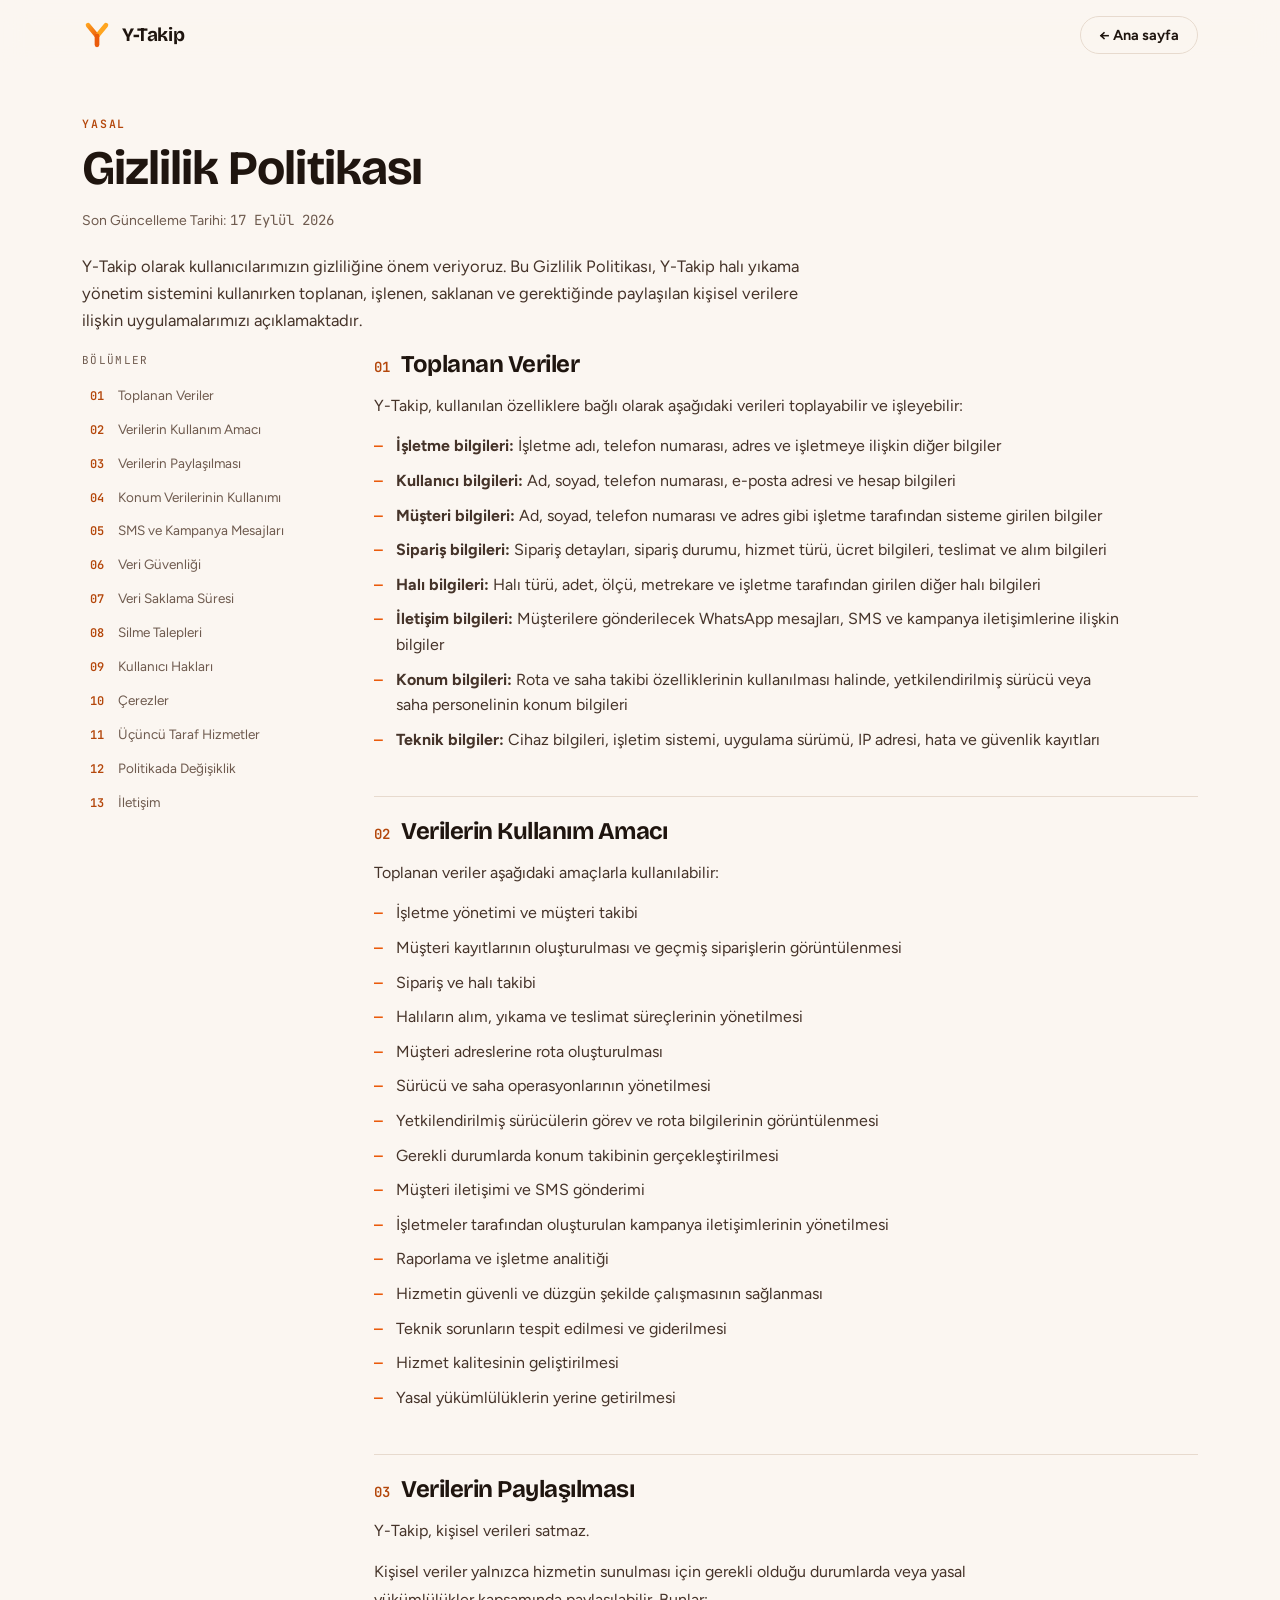
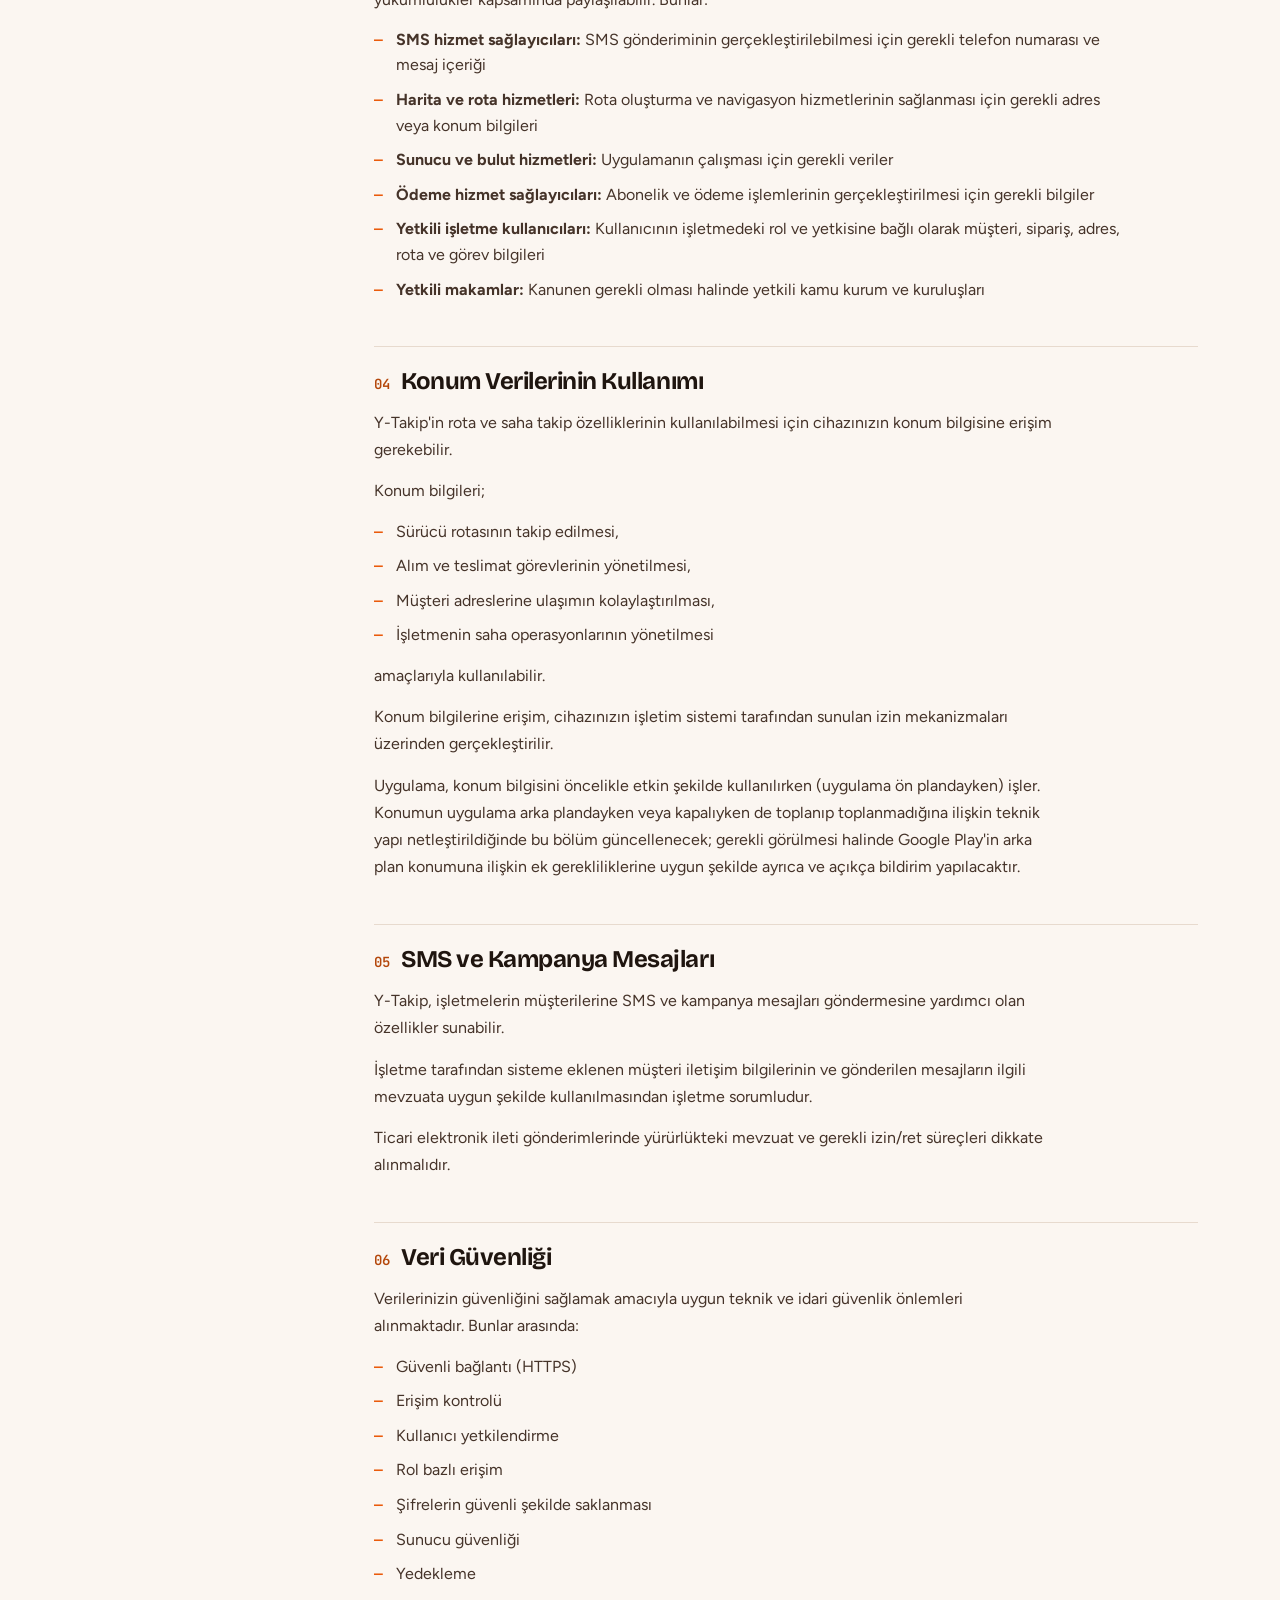
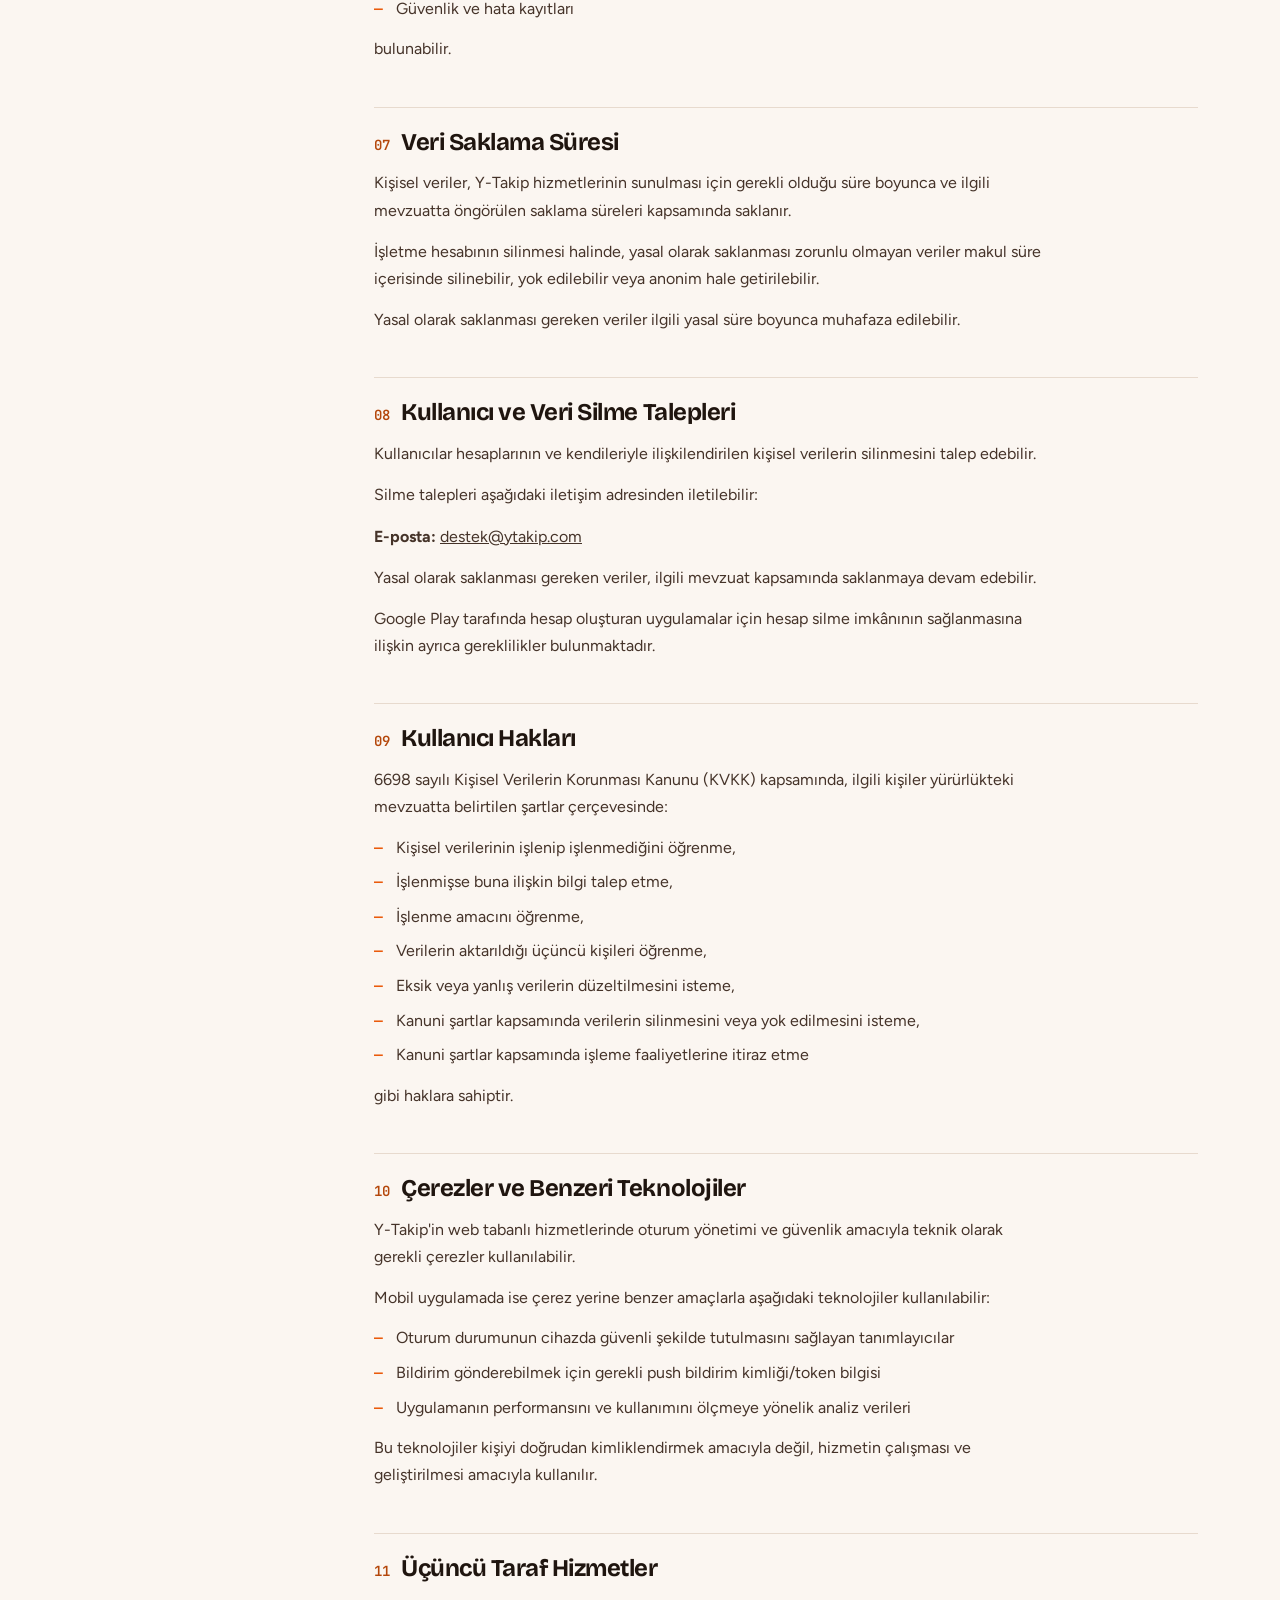
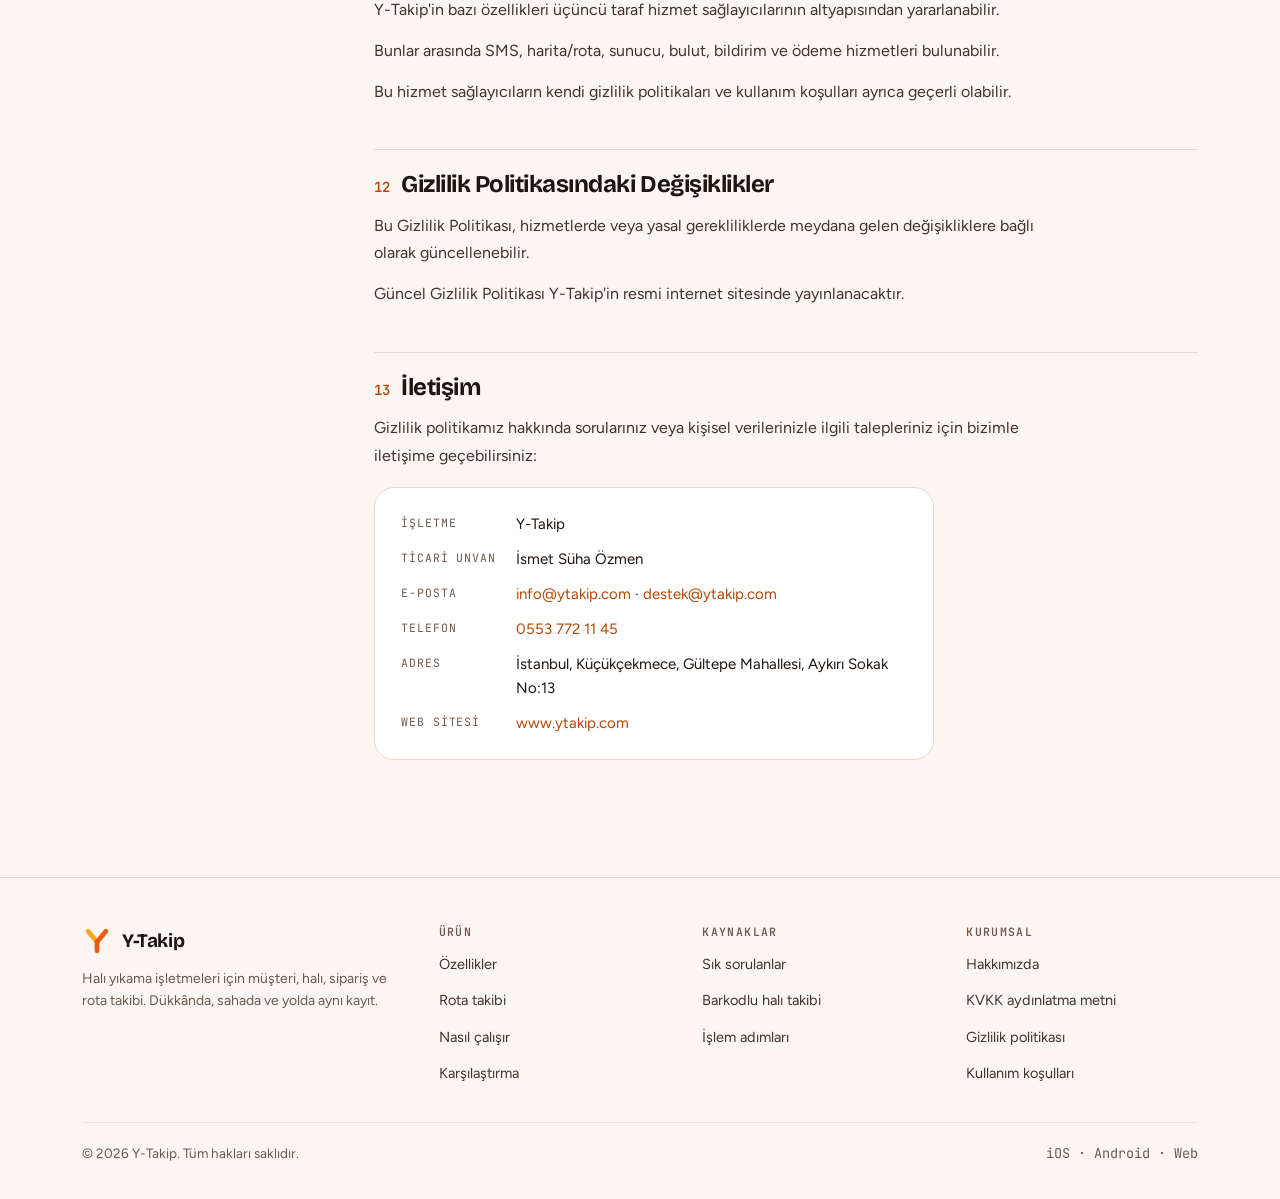
==== gizlilik-politikasi.html @ 71a81691 "Gizlilik Politikası sayfası eklendi 13 bölümlü gizlilik politikası, Kullanım Koşulları sayfasıyla ay" ====
<!DOCTYPE html>
<html lang="tr">
<head>
<meta charset="utf-8">
<meta name="viewport" content="width=device-width, initial-scale=1">
<title>Gizlilik Politikası — Y-Takip</title>
<meta name="description" content="Y-Takip'in kişisel verileri hangi amaçla topladığı, işlediği, sakladığı ve gerektiğinde paylaştığına ilişkin gizlilik politikası.">
<meta name="theme-color" content="#EA5B0C">
<link rel="icon" href="data:image/svg+xml,%3Csvg xmlns='http://www.w3.org/2000/svg' viewBox='0 0 64 64'%3E%3Crect width='64' height='64' rx='14' fill='%2317110D'/%3E%3Cg stroke-linecap='round' stroke-width='9' fill='none'%3E%3Cpath d='M15 15 L32 35' stroke='%23FFA51F'/%3E%3Cpath d='M49 15 L32 35' stroke='%23EA5B0C'/%3E%3Cpath d='M32 35 L32 51' stroke='%23EA5B0C'/%3E%3C/g%3E%3C/svg%3E">

<meta property="og:type" content="website">
<meta property="og:title" content="Gizlilik Politikası — Y-Takip">
<meta property="og:description" content="Y-Takip'in kişisel verileri hangi amaçla topladığı, işlediği, sakladığı ve gerektiğinde paylaştığına ilişkin gizlilik politikası.">
<meta property="og:locale" content="tr_TR">
<meta name="robots" content="index, follow">

<link rel="preconnect" href="https://fonts.googleapis.com">
<link rel="preconnect" href="https://fonts.gstatic.com" crossorigin>
<link rel="stylesheet" href="https://fonts.googleapis.com/css2?family=Bricolage+Grotesque:opsz,wght@12..96,600;12..96,700;12..96,800&family=Figtree:wght@400;500;600;700&family=JetBrains+Mono:wght@400;500;600&display=swap">
<link rel="stylesheet" href="assets/style.css">
</head>
<body>

<header class="topbar" id="topbar">
  <div class="wrap topbar-inner">
    <a class="brand" href="index.html" aria-label="Y-Takip ana sayfa">
      <svg viewBox="0 0 64 64" aria-hidden="true">
        <defs>
          <linearGradient id="yg" x1="10" y1="8" x2="52" y2="58" gradientUnits="userSpaceOnUse">
            <stop offset="0" stop-color="#FFA51F"/>
            <stop offset="0.55" stop-color="#EA5B0C"/>
            <stop offset="1" stop-color="#C2410C"/>
          </linearGradient>
        </defs>
        <path d="M13 11 L32 34" fill="none" stroke="url(#yg)" stroke-width="10" stroke-linecap="round"/>
        <path d="M51 11 L32 34" fill="none" stroke="#FFA51F" stroke-width="10" stroke-linecap="round"/>
        <path d="M32 34 L32 53" fill="none" stroke="#EA5B0C" stroke-width="10" stroke-linecap="round"/>
      </svg>
      Y-Takip
    </a>
    <a class="btn btn-ghost btn-sm" href="index.html">← Ana sayfa</a>
  </div>
</header>

<main id="top">

  <!-- ============ BAŞLIK ============ -->
  <section class="section legal-head">
    <div class="wrap">
      <p class="eyebrow">Yasal</p>
      <h1>Gizlilik Politikası</h1>
      <p class="legal-meta">
        <span>Son Güncelleme Tarihi: <time class="mono" datetime="2026-09-17">17 Eylül 2026</time></span>
      </p>
      <div class="legal-intro">
        <p>Y-Takip olarak kullanıcılarımızın gizliliğine önem veriyoruz. Bu Gizlilik Politikası, Y-Takip halı yıkama yönetim sistemini kullanırken toplanan, işlenen, saklanan ve gerektiğinde paylaşılan kişisel verilere ilişkin uygulamalarımızı açıklamaktadır.</p>
      </div>
    </div>
  </section>

  <!-- ============ İÇERİK ============ -->
  <section class="wrap legal-layout">

    <nav class="legal-toc" aria-label="Bölümler">
      <p class="legal-toc-label">Bölümler</p>
      <a href="#s1"><b>01</b> Toplanan Veriler</a>
      <a href="#s2"><b>02</b> Verilerin Kullanım Amacı</a>
      <a href="#s3"><b>03</b> Verilerin Paylaşılması</a>
      <a href="#s4"><b>04</b> Konum Verilerinin Kullanımı</a>
      <a href="#s5"><b>05</b> SMS ve Kampanya Mesajları</a>
      <a href="#s6"><b>06</b> Veri Güvenliği</a>
      <a href="#s7"><b>07</b> Veri Saklama Süresi</a>
      <a href="#s8"><b>08</b> Silme Talepleri</a>
      <a href="#s9"><b>09</b> Kullanıcı Hakları</a>
      <a href="#s10"><b>10</b> Çerezler</a>
      <a href="#s11"><b>11</b> Üçüncü Taraf Hizmetler</a>
      <a href="#s12"><b>12</b> Politikada Değişiklik</a>
      <a href="#s13"><b>13</b> İletişim</a>
    </nav>

    <div class="legal-body">

      <h2 id="s1"><span class="legal-num">01</span> Toplanan Veriler</h2>
      <p>Y-Takip, kullanılan özelliklere bağlı olarak aşağıdaki verileri toplayabilir ve işleyebilir:</p>
      <ul>
        <li><strong>İşletme bilgileri:</strong> İşletme adı, telefon numarası, adres ve işletmeye ilişkin diğer bilgiler</li>
        <li><strong>Kullanıcı bilgileri:</strong> Ad, soyad, telefon numarası, e-posta adresi ve hesap bilgileri</li>
        <li><strong>Müşteri bilgileri:</strong> Ad, soyad, telefon numarası ve adres gibi işletme tarafından sisteme girilen bilgiler</li>
        <li><strong>Sipariş bilgileri:</strong> Sipariş detayları, sipariş durumu, hizmet türü, ücret bilgileri, teslimat ve alım bilgileri</li>
        <li><strong>Halı bilgileri:</strong> Halı türü, adet, ölçü, metrekare ve işletme tarafından girilen diğer halı bilgileri</li>
        <li><strong>İletişim bilgileri:</strong> Müşterilere gönderilecek WhatsApp mesajları, SMS ve kampanya iletişimlerine ilişkin bilgiler</li>
        <li><strong>Konum bilgileri:</strong> Rota ve saha takibi özelliklerinin kullanılması halinde, yetkilendirilmiş sürücü veya saha personelinin konum bilgileri</li>
        <li><strong>Teknik bilgiler:</strong> Cihaz bilgileri, işletim sistemi, uygulama sürümü, IP adresi, hata ve güvenlik kayıtları</li>
      </ul>

      <h2 id="s2"><span class="legal-num">02</span> Verilerin Kullanım Amacı</h2>
      <p>Toplanan veriler aşağıdaki amaçlarla kullanılabilir:</p>
      <ul>
        <li>İşletme yönetimi ve müşteri takibi</li>
        <li>Müşteri kayıtlarının oluşturulması ve geçmiş siparişlerin görüntülenmesi</li>
        <li>Sipariş ve halı takibi</li>
        <li>Halıların alım, yıkama ve teslimat süreçlerinin yönetilmesi</li>
        <li>Müşteri adreslerine rota oluşturulması</li>
        <li>Sürücü ve saha operasyonlarının yönetilmesi</li>
        <li>Yetkilendirilmiş sürücülerin görev ve rota bilgilerinin görüntülenmesi</li>
        <li>Gerekli durumlarda konum takibinin gerçekleştirilmesi</li>
        <li>Müşteri iletişimi ve SMS gönderimi</li>
        <li>İşletmeler tarafından oluşturulan kampanya iletişimlerinin yönetilmesi</li>
        <li>Raporlama ve işletme analitiği</li>
        <li>Hizmetin güvenli ve düzgün şekilde çalışmasının sağlanması</li>
        <li>Teknik sorunların tespit edilmesi ve giderilmesi</li>
        <li>Hizmet kalitesinin geliştirilmesi</li>
        <li>Yasal yükümlülüklerin yerine getirilmesi</li>
      </ul>

      <h2 id="s3"><span class="legal-num">03</span> Verilerin Paylaşılması</h2>
      <p>Y-Takip, kişisel verileri satmaz.</p>
      <p>Kişisel veriler yalnızca hizmetin sunulması için gerekli olduğu durumlarda veya yasal yükümlülükler kapsamında paylaşılabilir. Bunlar:</p>
      <ul>
        <li><strong>SMS hizmet sağlayıcıları:</strong> SMS gönderiminin gerçekleştirilebilmesi için gerekli telefon numarası ve mesaj içeriği</li>
        <li><strong>Harita ve rota hizmetleri:</strong> Rota oluşturma ve navigasyon hizmetlerinin sağlanması için gerekli adres veya konum bilgileri</li>
        <li><strong>Sunucu ve bulut hizmetleri:</strong> Uygulamanın çalışması için gerekli veriler</li>
        <li><strong>Ödeme hizmet sağlayıcıları:</strong> Abonelik ve ödeme işlemlerinin gerçekleştirilmesi için gerekli bilgiler</li>
        <li><strong>Yetkili işletme kullanıcıları:</strong> Kullanıcının işletmedeki rol ve yetkisine bağlı olarak müşteri, sipariş, adres, rota ve görev bilgileri</li>
        <li><strong>Yetkili makamlar:</strong> Kanunen gerekli olması halinde yetkili kamu kurum ve kuruluşları</li>
      </ul>

      <h2 id="s4"><span class="legal-num">04</span> Konum Verilerinin Kullanımı</h2>
      <p>Y-Takip'in rota ve saha takip özelliklerinin kullanılabilmesi için cihazınızın konum bilgisine erişim gerekebilir.</p>
      <p>Konum bilgileri;</p>
      <ul>
        <li>Sürücü rotasının takip edilmesi,</li>
        <li>Alım ve teslimat görevlerinin yönetilmesi,</li>
        <li>Müşteri adreslerine ulaşımın kolaylaştırılması,</li>
        <li>İşletmenin saha operasyonlarının yönetilmesi</li>
      </ul>
      <p>amaçlarıyla kullanılabilir.</p>
      <p>Konum bilgilerine erişim, cihazınızın işletim sistemi tarafından sunulan izin mekanizmaları üzerinden gerçekleştirilir.</p>
      <p>Uygulama, konum bilgisini öncelikle etkin şekilde kullanılırken (uygulama ön plandayken) işler. Konumun uygulama arka plandayken veya kapalıyken de toplanıp toplanmadığına ilişkin teknik yapı netleştirildiğinde bu bölüm güncellenecek; gerekli görülmesi halinde Google Play'in arka plan konumuna ilişkin ek gerekliliklerine uygun şekilde ayrıca ve açıkça bildirim yapılacaktır.</p>

      <h2 id="s5"><span class="legal-num">05</span> SMS ve Kampanya Mesajları</h2>
      <p>Y-Takip, işletmelerin müşterilerine SMS ve kampanya mesajları göndermesine yardımcı olan özellikler sunabilir.</p>
      <p>İşletme tarafından sisteme eklenen müşteri iletişim bilgilerinin ve gönderilen mesajların ilgili mevzuata uygun şekilde kullanılmasından işletme sorumludur.</p>
      <p>Ticari elektronik ileti gönderimlerinde yürürlükteki mevzuat ve gerekli izin/ret süreçleri dikkate alınmalıdır.</p>

      <h2 id="s6"><span class="legal-num">06</span> Veri Güvenliği</h2>
      <p>Verilerinizin güvenliğini sağlamak amacıyla uygun teknik ve idari güvenlik önlemleri alınmaktadır. Bunlar arasında:</p>
      <ul>
        <li>Güvenli bağlantı (HTTPS)</li>
        <li>Erişim kontrolü</li>
        <li>Kullanıcı yetkilendirme</li>
        <li>Rol bazlı erişim</li>
        <li>Şifrelerin güvenli şekilde saklanması</li>
        <li>Sunucu güvenliği</li>
        <li>Yedekleme</li>
        <li>Güvenlik ve hata kayıtları</li>
      </ul>
      <p>bulunabilir.</p>

      <h2 id="s7"><span class="legal-num">07</span> Veri Saklama Süresi</h2>
      <p>Kişisel veriler, Y-Takip hizmetlerinin sunulması için gerekli olduğu süre boyunca ve ilgili mevzuatta öngörülen saklama süreleri kapsamında saklanır.</p>
      <p>İşletme hesabının silinmesi halinde, yasal olarak saklanması zorunlu olmayan veriler makul süre içerisinde silinebilir, yok edilebilir veya anonim hale getirilebilir.</p>
      <p>Yasal olarak saklanması gereken veriler ilgili yasal süre boyunca muhafaza edilebilir.</p>

      <h2 id="s8"><span class="legal-num">08</span> Kullanıcı ve Veri Silme Talepleri</h2>
      <p>Kullanıcılar hesaplarının ve kendileriyle ilişkilendirilen kişisel verilerin silinmesini talep edebilir.</p>
      <p>Silme talepleri aşağıdaki iletişim adresinden iletilebilir:</p>
      <p><strong>E-posta:</strong> <a href="mailto:destek@ytakip.com">destek@ytakip.com</a></p>
      <p>Yasal olarak saklanması gereken veriler, ilgili mevzuat kapsamında saklanmaya devam edebilir.</p>
      <p>Google Play tarafında hesap oluşturan uygulamalar için hesap silme imkânının sağlanmasına ilişkin ayrıca gereklilikler bulunmaktadır.</p>

      <h2 id="s9"><span class="legal-num">09</span> Kullanıcı Hakları</h2>
      <p>6698 sayılı Kişisel Verilerin Korunması Kanunu (KVKK) kapsamında, ilgili kişiler yürürlükteki mevzuatta belirtilen şartlar çerçevesinde:</p>
      <ul>
        <li>Kişisel verilerinin işlenip işlenmediğini öğrenme,</li>
        <li>İşlenmişse buna ilişkin bilgi talep etme,</li>
        <li>İşlenme amacını öğrenme,</li>
        <li>Verilerin aktarıldığı üçüncü kişileri öğrenme,</li>
        <li>Eksik veya yanlış verilerin düzeltilmesini isteme,</li>
        <li>Kanuni şartlar kapsamında verilerin silinmesini veya yok edilmesini isteme,</li>
        <li>Kanuni şartlar kapsamında işleme faaliyetlerine itiraz etme</li>
      </ul>
      <p>gibi haklara sahiptir.</p>

      <h2 id="s10"><span class="legal-num">10</span> Çerezler ve Benzeri Teknolojiler</h2>
      <p>Y-Takip'in web tabanlı hizmetlerinde oturum yönetimi ve güvenlik amacıyla teknik olarak gerekli çerezler kullanılabilir.</p>
      <p>Mobil uygulamada ise çerez yerine benzer amaçlarla aşağıdaki teknolojiler kullanılabilir:</p>
      <ul>
        <li>Oturum durumunun cihazda güvenli şekilde tutulmasını sağlayan tanımlayıcılar</li>
        <li>Bildirim gönderebilmek için gerekli push bildirim kimliği/token bilgisi</li>
        <li>Uygulamanın performansını ve kullanımını ölçmeye yönelik analiz verileri</li>
      </ul>
      <p>Bu teknolojiler kişiyi doğrudan kimliklendirmek amacıyla değil, hizmetin çalışması ve geliştirilmesi amacıyla kullanılır.</p>

      <h2 id="s11"><span class="legal-num">11</span> Üçüncü Taraf Hizmetler</h2>
      <p>Y-Takip'in bazı özellikleri üçüncü taraf hizmet sağlayıcılarının altyapısından yararlanabilir.</p>
      <p>Bunlar arasında SMS, harita/rota, sunucu, bulut, bildirim ve ödeme hizmetleri bulunabilir.</p>
      <p>Bu hizmet sağlayıcıların kendi gizlilik politikaları ve kullanım koşulları ayrıca geçerli olabilir.</p>

      <h2 id="s12"><span class="legal-num">12</span> Gizlilik Politikasındaki Değişiklikler</h2>
      <p>Bu Gizlilik Politikası, hizmetlerde veya yasal gerekliliklerde meydana gelen değişikliklere bağlı olarak güncellenebilir.</p>
      <p>Güncel Gizlilik Politikası Y-Takip'in resmi internet sitesinde yayınlanacaktır.</p>

      <h2 id="s13"><span class="legal-num">13</span> İletişim</h2>
      <p>Gizlilik politikamız hakkında sorularınız veya kişisel verilerinizle ilgili talepleriniz için bizimle iletişime geçebilirsiniz:</p>

      <dl class="legal-contact">
        <dt>İşletme</dt>
        <dd>Y-Takip</dd>
        <dt>Ticari Unvan</dt>
        <dd>İsmet Süha Özmen</dd>
        <dt>E-posta</dt>
        <dd><a href="mailto:info@ytakip.com">info@ytakip.com</a> · <a href="mailto:destek@ytakip.com">destek@ytakip.com</a></dd>
        <dt>Telefon</dt>
        <dd><a href="tel:+905537721145">0553 772 11 45</a></dd>
        <dt>Adres</dt>
        <dd>İstanbul, Küçükçekmece, Gültepe Mahallesi, Aykırı Sokak No:13</dd>
        <dt>Web Sitesi</dt>
        <dd><a href="https://www.ytakip.com/">www.ytakip.com</a></dd>
      </dl>

    </div>
  </section>

</main>

<footer class="foot">
  <div class="wrap">
    <div class="foot-grid">
      <div class="foot-brand">
        <a class="brand" href="index.html">
          <svg viewBox="0 0 64 64" aria-hidden="true">
            <path d="M13 11 L32 34" fill="none" stroke="#FFA51F" stroke-width="10" stroke-linecap="round"/>
            <path d="M51 11 L32 34" fill="none" stroke="#EA5B0C" stroke-width="10" stroke-linecap="round"/>
            <path d="M32 34 L32 53" fill="none" stroke="#EA5B0C" stroke-width="10" stroke-linecap="round"/>
          </svg>
          Y-Takip
        </a>
        <p>Halı yıkama işletmeleri için müşteri, halı, sipariş ve rota takibi. Dükkânda, sahada ve yolda aynı kayıt.</p>
      </div>

      <div class="foot-col">
        <h4>Ürün</h4>
        <ul>
          <li><a href="index.html#ozellikler">Özellikler</a></li>
          <li><a href="index.html#rota">Rota takibi</a></li>
          <li><a href="index.html#surec">Nasıl çalışır</a></li>
          <li><a href="index.html#karsilastirma">Karşılaştırma</a></li>
        </ul>
      </div>

      <div class="foot-col">
        <h4>Kaynaklar</h4>
        <ul>
          <li><a href="index.html#sss">Sık sorulanlar</a></li>
          <li><a href="index.html#ozellikler">Barkodlu halı takibi</a></li>
          <li><a href="index.html#surec">İşlem adımları</a></li>
        </ul>
      </div>

      <div class="foot-col">
        <h4>Kurumsal</h4>
        <ul>
          <li><a href="#">Hakkımızda</a></li>
          <li><a href="#">KVKK aydınlatma metni</a></li>
          <li><a href="gizlilik-politikasi.html" aria-current="page">Gizlilik politikası</a></li>
          <li><a href="kullanim-kosullari.html">Kullanım koşulları</a></li>
        </ul>
      </div>
    </div>

    <div class="foot-bottom">
      <span>© <span id="year">2026</span> Y-Takip. Tüm hakları saklıdır.</span>
      <span class="fb-right mono">iOS · Android · Web</span>
    </div>
  </div>
</footer>

<script src="assets/app.js"></script>
</body>
</html>
---- assets/style.css ----
/* =========================================================
   Y-Takip — tanitim sitesi stilleri
   Palet: Ember #EA5B0C · Amber #FFA51F · Soot #17110D
          Paper #FBF6F1 · Clay #6E5A4E
   ========================================================= */

:root {
  /* yuzeyler */
  --paper:      #FBF6F1;
  --paper-2:    #FFFFFF;
  --paper-3:    #F4EBE2;
  --soot:       #17110D;
  --soot-2:     #241A13;
  --on-soot:    #F8F0E9;
  --on-soot-dim:#BCA795;
  --soot-line:  rgba(255,255,255,.12);

  /* metin */
  --ink:        #1F150F;
  --ink-2:      #453329;
  --muted:      #6E5A4E;
  --line:       #E7DACE;
  --line-soft:  #F0E5DA;

  /* marka */
  --ember:      #EA5B0C;
  --ember-deep: #C2410C;
  --ember-text: #B4470B;
  --amber:      #FFA51F;
  --ember-wash: #FDEEE2;
  --on-ember:   #FFFFFF;

  /* durum renkleri (marka renginden bagimsiz) */
  --ok:     #1E7A52;
  --ok-bg:  #E4F2EA;
  --warn:   #8A5F00;
  --warn-bg:#FBF0D6;
  --info:   #1F5E9E;
  --info-bg:#E4EEF8;

  /* olcek */
  --r-sm: 6px;
  --r-md: 12px;
  --r-lg: 20px;
  --shadow-card: 0 1px 2px rgba(31,21,15,.05), 0 12px 32px -18px rgba(31,21,15,.35);
  --shadow-lift: 0 2px 4px rgba(31,21,15,.06), 0 28px 60px -28px rgba(31,21,15,.45);
  --maxw: 1160px;
}

@media (prefers-color-scheme: dark) {
  :root:not([data-theme="light"]) {
    --paper:      #15100C;
    --paper-2:    #1D1611;
    --paper-3:    #241B15;
    --soot:       #0E0A07;
    --soot-2:     #191210;
    --on-soot:    #F6EDE5;
    --on-soot-dim:#A8907E;
    --soot-line:  rgba(255,255,255,.10);

    --ink:        #F7EFE8;
    --ink-2:      #D9C8BA;
    --muted:      #AB9686;
    --line:       #352820;
    --line-soft:  #2A201A;

    --ember:      #FF7A2B;
    --ember-deep: #FF9147;
    --ember-text: #FF9147;
    --amber:      #FFB947;
    --ember-wash: #33200F;
    --on-ember:   #1A0E05;

    --ok:     #4FBE8B;
    --ok-bg:  #12291E;
    --warn:   #E0B44B;
    --warn-bg:#2C2210;
    --info:   #6FB0EE;
    --info-bg:#122234;

    --shadow-card: 0 1px 2px rgba(0,0,0,.4), 0 14px 36px -20px rgba(0,0,0,.9);
    --shadow-lift: 0 2px 6px rgba(0,0,0,.45), 0 30px 64px -28px rgba(0,0,0,1);
  }
}

:root[data-theme="dark"] {
  --paper:      #15100C;
  --paper-2:    #1D1611;
  --paper-3:    #241B15;
  --soot:       #0E0A07;
  --soot-2:     #191210;
  --on-soot:    #F6EDE5;
  --on-soot-dim:#A8907E;
  --soot-line:  rgba(255,255,255,.10);

  --ink:        #F7EFE8;
  --ink-2:      #D9C8BA;
  --muted:      #AB9686;
  --line:       #352820;
  --line-soft:  #2A201A;

  --ember:      #FF7A2B;
  --ember-deep: #FF9147;
  --ember-text: #FF9147;
  --amber:      #FFB947;
  --ember-wash: #33200F;
  --on-ember:   #1A0E05;

  --ok:     #4FBE8B;
  --ok-bg:  #12291E;
  --warn:   #E0B44B;
  --warn-bg:#2C2210;
  --info:   #6FB0EE;
  --info-bg:#122234;

  --shadow-card: 0 1px 2px rgba(0,0,0,.4), 0 14px 36px -20px rgba(0,0,0,.9);
  --shadow-lift: 0 2px 6px rgba(0,0,0,.45), 0 30px 64px -28px rgba(0,0,0,1);
}

/* ---------- temel ---------- */

*, *::before, *::after { box-sizing: border-box; }

html { -webkit-text-size-adjust: 100%; scroll-behavior: smooth; }
@media (prefers-reduced-motion: reduce) { html { scroll-behavior: auto; } }

body {
  margin: 0;
  background: var(--paper);
  color: var(--ink);
  font-family: "Figtree", ui-sans-serif, system-ui, "Segoe UI", Roboto, Helvetica, Arial, sans-serif;
  font-size: 17px;
  line-height: 1.6;
  -webkit-font-smoothing: antialiased;
  overflow-x: hidden;
}

img, svg { max-width: 100%; }
img { height: auto; display: block; }

h1, h2, h3, h4 {
  font-family: "Bricolage Grotesque", "Figtree", ui-sans-serif, system-ui, sans-serif;
  color: var(--ink);
  text-wrap: balance;
  margin: 0;
  letter-spacing: -0.02em;
  line-height: 1.08;
  font-weight: 700;
}
p { margin: 0; }
a { color: inherit; }

.wrap {
  width: 100%;
  max-width: var(--maxw);
  margin-inline: auto;
  padding-inline: 22px;
}

.section { padding-block: clamp(64px, 8vw, 116px); }

.eyebrow {
  font-family: "JetBrains Mono", ui-monospace, "SFMono-Regular", Menlo, Consolas, monospace;
  font-size: 11.5px;
  letter-spacing: .16em;
  text-transform: uppercase;
  color: var(--ember-text);
  font-weight: 600;
  margin: 0;
}

.lede {
  font-size: clamp(17px, 1.9vw, 19.5px);
  color: var(--muted);
  max-width: 62ch;
  line-height: 1.62;
}

.h2 { font-size: clamp(30px, 4.4vw, 46px); }

.mono {
  font-family: "JetBrains Mono", ui-monospace, "SFMono-Regular", Menlo, Consolas, monospace;
  font-variant-numeric: tabular-nums;
}

:where(a, button, summary, input, [tabindex]):focus-visible {
  outline: 2.5px solid var(--ember);
  outline-offset: 3px;
  border-radius: 4px;
}

/* ---------- butonlar ---------- */

.btn {
  display: inline-flex;
  align-items: center;
  justify-content: center;
  gap: 9px;
  font-family: inherit;
  font-size: 15.5px;
  font-weight: 650;
  line-height: 1;
  padding: 14px 22px;
  border-radius: 999px;
  border: 1.5px solid transparent;
  text-decoration: none;
  cursor: pointer;
  transition: transform .16s ease, background-color .16s ease, border-color .16s ease, color .16s ease;
  white-space: nowrap;
}
.btn:hover { transform: translateY(-1.5px); }
.btn:active { transform: translateY(0); }
@media (prefers-reduced-motion: reduce) { .btn:hover { transform: none; } }

.btn-primary {
  background: var(--ember);
  color: var(--on-ember);
  box-shadow: 0 10px 24px -12px rgba(234,91,12,.85);
}
.btn-primary:hover { background: var(--ember-deep); }

.btn-ghost {
  background: transparent;
  color: var(--ink);
  border-color: var(--line);
}
.btn-ghost:hover { border-color: var(--ember); color: var(--ember-text); }

.btn-onsoot {
  background: transparent;
  color: var(--on-soot);
  border-color: var(--soot-line);
}
.btn-onsoot:hover { border-color: var(--amber); color: var(--amber); }

.btn-sm { padding: 11px 18px; font-size: 14.5px; }

/* ---------- ustbar ---------- */

.topbar {
  position: sticky;
  top: 0;
  z-index: 60;
  background: color-mix(in srgb, var(--paper) 88%, transparent);
  backdrop-filter: blur(14px) saturate(1.3);
  border-bottom: 1px solid transparent;
  transition: border-color .2s ease;
}
.topbar[data-stuck="true"] { border-bottom-color: var(--line); }

.topbar-inner {
  display: flex;
  align-items: center;
  gap: 18px;
  min-height: 70px;
}

.brand {
  display: inline-flex;
  align-items: center;
  gap: 10px;
  text-decoration: none;
  font-family: "Bricolage Grotesque", sans-serif;
  font-weight: 700;
  font-size: 19px;
  letter-spacing: -0.02em;
  color: var(--ink);
  margin-inline-end: auto;
}
.brand svg { width: 30px; height: 30px; flex: none; }

.nav { display: flex; align-items: center; gap: 4px; }
.nav a {
  text-decoration: none;
  color: var(--muted);
  font-size: 15px;
  font-weight: 550;
  padding: 9px 13px;
  border-radius: 999px;
  transition: color .15s ease, background-color .15s ease;
}
.nav a:hover { color: var(--ink); background: var(--paper-3); }

.topbar-cta { display: flex; align-items: center; gap: 10px; }

.nav-toggle {
  display: none;
  background: transparent;
  border: 1.5px solid var(--line);
  border-radius: 10px;
  width: 42px; height: 42px;
  cursor: pointer;
  color: var(--ink);
  align-items: center;
  justify-content: center;
}
.nav-toggle span { position: relative; display: block; width: 17px; height: 1.8px; background: currentColor; }
.nav-toggle span::before, .nav-toggle span::after {
  content: ""; position: absolute; left: 0; width: 17px; height: 1.8px; background: currentColor;
}
.nav-toggle span::before { top: -5.5px; }
.nav-toggle span::after  { top:  5.5px; }

@media (max-width: 920px) {
  .nav {
    display: none;
    position: absolute;
    top: 70px; left: 0; right: 0;
    flex-direction: column;
    align-items: stretch;
    gap: 2px;
    background: var(--paper-2);
    border-block: 1px solid var(--line);
    padding: 12px 18px 18px;
    box-shadow: var(--shadow-card);
  }
  .nav[data-open="true"] { display: flex; }
  .nav a { padding: 12px 10px; font-size: 16px; }
  .topbar-cta .btn-ghost { display: none; }
  .nav-toggle { display: inline-flex; }
}
@media (max-width: 520px) {
  .topbar-cta .btn-primary { display: none; }
}

/* ---------- hero ---------- */

.hero {
  position: relative;
  padding-block: clamp(46px, 6.5vw, 86px) clamp(52px, 7vw, 92px);
  overflow: hidden;
}
.hero::before {
  content: "";
  position: absolute;
  inset: -40% 30% auto -18%;
  height: 720px;
  background: radial-gradient(48% 42% at 42% 40%, rgba(234,91,12,.16), transparent 68%);
  pointer-events: none;
}
.hero-grid {
  position: relative;
  display: grid;
  grid-template-columns: minmax(0, 1.04fr) minmax(0, .96fr);
  gap: clamp(32px, 5vw, 68px);
  align-items: center;
}
@media (max-width: 940px) {
  .hero-grid { grid-template-columns: 1fr; gap: 46px; }
}

.hero-copy { display: flex; flex-direction: column; gap: 22px; align-items: flex-start; }

.hero h1 {
  font-size: clamp(37px, 6vw, 64px);
  line-height: 1.03;
  letter-spacing: -0.035em;
}
.hero h1 em {
  font-style: normal;
  color: var(--ember-text);
  position: relative;
}
.hero h1 em::after {
  content: "";
  position: absolute;
  left: 0; right: 0; bottom: .06em;
  height: .085em;
  background: var(--amber);
  border-radius: 2px;
  opacity: .5;
}

.hero-actions { display: flex; flex-wrap: wrap; gap: 12px; }

.hero-note {
  display: flex;
  flex-wrap: wrap;
  gap: 7px 18px;
  font-size: 14px;
  color: var(--muted);
}
.hero-note span { display: inline-flex; align-items: center; gap: 7px; }
.hero-note svg { width: 15px; height: 15px; flex: none; color: var(--ok); }

/* ---------- telefon maketi ---------- */

.phone-stage { position: relative; display: flex; justify-content: center; }

.phone {
  width: min(330px, 100%);
  background: var(--soot);
  border-radius: 38px;
  padding: 9px;
  box-shadow: var(--shadow-lift);
  border: 1px solid var(--soot-line);
}
.phone-screen {
  background: var(--paper-2);
  border-radius: 30px;
  overflow: hidden;
  display: flex;
  flex-direction: column;
}
.phone-top {
  background: var(--soot-2);
  color: var(--on-soot);
  padding: 16px 18px 15px;
  display: flex;
  flex-direction: column;
  gap: 3px;
}
.ph-day {
  font-family: "JetBrains Mono", ui-monospace, monospace;
  font-size: 10.5px;
  letter-spacing: .14em;
  text-transform: uppercase;
  color: var(--on-soot-dim);
}
.ph-title { font-family: "Bricolage Grotesque", sans-serif; font-size: 19px; font-weight: 700; }
.ph-sub { font-size: 12.5px; color: var(--on-soot-dim); }

.phone-list { display: flex; flex-direction: column; gap: 1px; background: var(--line-soft); }

.ord {
  background: var(--paper-2);
  padding: 13px 16px;
  display: grid;
  grid-template-columns: minmax(0, 1fr) auto;
  gap: 3px 10px;
  align-items: center;
}
.ord-no {
  grid-column: 1;
  font-family: "JetBrains Mono", ui-monospace, monospace;
  font-variant-numeric: tabular-nums;
  font-size: 10.5px;
  color: var(--muted);
  letter-spacing: .04em;
}
.ord-name { grid-column: 1; font-size: 15px; font-weight: 650; }
.ord-meta {
  grid-column: 1;
  font-family: "JetBrains Mono", ui-monospace, monospace;
  font-variant-numeric: tabular-nums;
  font-size: 11.5px;
  color: var(--muted);
}
.ord .chip { grid-row: 1 / span 3; grid-column: 2; }

.chip {
  font-family: "JetBrains Mono", ui-monospace, monospace;
  font-size: 10px;
  font-weight: 600;
  letter-spacing: .06em;
  text-transform: uppercase;
  padding: 5px 9px;
  border-radius: 999px;
  white-space: nowrap;
}
.chip-ok    { background: var(--ok-bg);      color: var(--ok); }
.chip-warn  { background: var(--warn-bg);    color: var(--warn); }
.chip-info  { background: var(--info-bg);    color: var(--info); }
.chip-ember { background: var(--ember-wash); color: var(--ember-text); }

.phone-bottom {
  padding: 13px 16px 16px;
  border-top: 1px solid var(--line-soft);
  display: flex;
  align-items: center;
  gap: 10px;
}
.pb-label { font-size: 12px; color: var(--muted); line-height: 1.35; }
.pb-go {
  margin-inline-start: auto;
  background: var(--ember);
  color: var(--on-ember);
  font-size: 12.5px;
  font-weight: 650;
  padding: 9px 14px;
  border-radius: 999px;
  white-space: nowrap;
}

.float-card {
  position: absolute;
  background: var(--paper-2);
  border: 1px solid var(--line);
  border-radius: var(--r-md);
  box-shadow: var(--shadow-card);
  padding: 12px 14px;
  display: flex;
  gap: 11px;
  align-items: center;
  max-width: 240px;
}
.fc-ico {
  width: 32px; height: 32px; flex: none;
  border-radius: 9px;
  background: var(--ember-wash);
  color: var(--ember-text);
  display: grid; place-items: center;
}
.fc-ico svg { width: 17px; height: 17px; }
.fc-t { font-size: 13px; font-weight: 650; line-height: 1.25; }
.fc-s {
  font-family: "JetBrains Mono", ui-monospace, monospace;
  font-variant-numeric: tabular-nums;
  font-size: 11px;
  color: var(--muted);
  line-height: 1.35;
}

.float-route { top: 6%; left: -7%; }
.float-sms   { bottom: 7%; right: -5%; }

@media (max-width: 1060px) { .float-route { left: -2%; } .float-sms { right: -1%; } }
@media (max-width: 600px) {
  .phone-stage { flex-direction: column; align-items: stretch; gap: 12px; }
  .float-route, .float-sms { position: static; max-width: none; }
  .phone { align-self: center; }
}

/* ---------- gercekler seridi ---------- */

.facts { border-block: 1px solid var(--line); background: var(--paper-2); }
.facts-grid { display: grid; grid-template-columns: repeat(4, minmax(0, 1fr)); }
.fact {
  padding: 24px 22px;
  border-inline-start: 1px solid var(--line-soft);
  display: flex;
  flex-direction: column;
  gap: 4px;
}
.fact:first-child { border-inline-start: 0; }
.fact-k { font-family: "Bricolage Grotesque", sans-serif; font-size: 17px; font-weight: 700; }
.fact-v { font-size: 13.5px; color: var(--muted); line-height: 1.45; }
@media (max-width: 860px) {
  .facts-grid { grid-template-columns: repeat(2, minmax(0, 1fr)); }
  .fact:nth-child(3) { border-inline-start: 0; }
  .fact:nth-child(n+3) { border-top: 1px solid var(--line-soft); }
}
@media (max-width: 440px) {
  .facts-grid { grid-template-columns: 1fr; }
  .fact { border-inline-start: 0; }
  .fact + .fact { border-top: 1px solid var(--line-soft); }
}

/* ---------- bolum basligi ---------- */

.sec-head {
  display: flex;
  flex-direction: column;
  gap: 14px;
  max-width: 660px;
  margin-bottom: clamp(34px, 4vw, 52px);
}

/* ---------- ozellik kartlari ---------- */

.feat-grid {
  display: grid;
  grid-template-columns: repeat(4, minmax(0, 1fr));
  gap: 1px;
  background: var(--line);
  border: 1px solid var(--line);
  border-radius: var(--r-lg);
  overflow: hidden;
}
@media (max-width: 1020px) { .feat-grid { grid-template-columns: repeat(2, minmax(0, 1fr)); } }
@media (max-width: 580px)  { .feat-grid { grid-template-columns: 1fr; } }

.feat {
  background: var(--paper-2);
  padding: 26px 24px 26px;
  display: flex;
  flex-direction: column;
  gap: 9px;
  transition: background-color .18s ease;
}
.feat:hover { background: var(--paper-3); }
.feat-ico { width: 34px; height: 34px; color: var(--ember); margin-bottom: 5px; }
.feat-ico svg { width: 100%; height: 100%; }
.feat h3 { font-size: 17.5px; letter-spacing: -0.012em; }
.feat p { font-size: 14.5px; color: var(--muted); line-height: 1.55; }
.feat-tag {
  margin-top: auto;
  padding-top: 14px;
  font-family: "JetBrains Mono", ui-monospace, monospace;
  font-size: 10.5px;
  letter-spacing: .08em;
  text-transform: uppercase;
  color: var(--ember-text);
}

/* ---------- rota bolumu (koyu) ---------- */

.route { background: var(--soot); color: var(--on-soot); }
.route h2, .route h3 { color: var(--on-soot); }
.route .lede { color: var(--on-soot-dim); }
.route .eyebrow { color: var(--amber); }

.route-grid {
  display: grid;
  grid-template-columns: minmax(0, .86fr) minmax(0, 1.14fr);
  gap: clamp(32px, 4.5vw, 60px);
  align-items: center;
}
@media (max-width: 920px) { .route-grid { grid-template-columns: 1fr; } }

.route-steps { list-style: none; margin: 26px 0 0; padding: 0; display: flex; flex-direction: column; gap: 18px; }
.route-steps li { display: flex; gap: 14px; align-items: flex-start; }
.rs-dot {
  flex: none;
  width: 26px; height: 26px;
  border-radius: 50%;
  border: 1.5px solid var(--amber);
  color: var(--amber);
  display: grid; place-items: center;
  font-family: "JetBrains Mono", ui-monospace, monospace;
  font-size: 11.5px;
  font-weight: 600;
  margin-top: 2px;
}
.rs-t { font-weight: 650; font-size: 16px; }
.rs-s { font-size: 14.5px; color: var(--on-soot-dim); line-height: 1.5; }

.map-card {
  background: var(--soot-2);
  border: 1px solid var(--soot-line);
  border-radius: var(--r-lg);
  padding: 18px;
  display: flex;
  flex-direction: column;
  gap: 14px;
}
.map-head { display: flex; align-items: baseline; gap: 10px 14px; flex-wrap: wrap; padding-inline: 4px; }
.mh-t { font-family: "Bricolage Grotesque", sans-serif; font-weight: 700; font-size: 16px; }
.mh-s {
  font-family: "JetBrains Mono", ui-monospace, monospace;
  font-variant-numeric: tabular-nums;
  font-size: 12px;
  color: var(--on-soot-dim);
  margin-inline-start: auto;
}
.map-svg { width: 100%; height: auto; display: block; border-radius: var(--r-md); background: rgba(255,255,255,.03); }

.route-path {
  stroke-dasharray: 1100;
  stroke-dashoffset: 1100;
  animation: draw 2.2s cubic-bezier(.65,.05,.25,1) .4s forwards;
}
@keyframes draw { to { stroke-dashoffset: 0; } }
@media (prefers-reduced-motion: reduce) {
  .route-path { animation: none; stroke-dashoffset: 0; }
}

.map-legend {
  display: flex;
  flex-wrap: wrap;
  gap: 8px 18px;
  padding-inline: 4px;
  font-size: 12.5px;
  color: var(--on-soot-dim);
}
.map-legend span { display: inline-flex; align-items: center; gap: 7px; }
.map-legend i { width: 9px; height: 9px; border-radius: 50%; display: inline-block; }

/* ---------- surec hatti ---------- */

.pipe { display: grid; grid-template-columns: repeat(5, minmax(0, 1fr)); gap: 14px; }
@media (max-width: 1020px) { .pipe { grid-template-columns: repeat(2, minmax(0, 1fr)); } }
@media (max-width: 540px)  { .pipe { grid-template-columns: 1fr; } }

.stage {
  position: relative;
  background: var(--paper-2);
  border: 1px solid var(--line);
  border-radius: var(--r-md);
  padding: 22px 18px 22px;
  display: flex;
  flex-direction: column;
  gap: 8px;
}
.stage-n {
  font-family: "JetBrains Mono", ui-monospace, monospace;
  font-size: 12px;
  font-weight: 600;
  color: var(--ember-text);
  letter-spacing: .08em;
}
.stage h3 { font-size: 17px; }
.stage p { font-size: 14px; color: var(--muted); line-height: 1.5; }
.stage-bar {
  position: absolute;
  top: -1px;
  inset-inline: -1px;
  height: 3px;
  border-radius: var(--r-md) var(--r-md) 0 0;
  background: var(--ember);
}
.stage:nth-child(1) .stage-bar { background: #F3A64B; }
.stage:nth-child(2) .stage-bar { background: #EE7A22; }
.stage:nth-child(3) .stage-bar { background: #EA5B0C; }
.stage:nth-child(4) .stage-bar { background: #C2410C; }
.stage:nth-child(5) .stage-bar { background: #1E7A52; }

/* ---------- barkod ayraci ---------- */

.barcode {
  height: 24px;
  width: 100%;
  background-image: repeating-linear-gradient(
    90deg,
    var(--line) 0 2px, transparent 2px 5px,
    var(--line) 5px 6px, transparent 6px 11px,
    var(--line) 11px 14px, transparent 14px 17px
  );
  -webkit-mask-image: linear-gradient(90deg, transparent, #000 20%, #000 80%, transparent);
          mask-image: linear-gradient(90deg, transparent, #000 20%, #000 80%, transparent);
}

/* ---------- karsilastirma ---------- */

.cmp-scroll {
  overflow-x: auto;
  border: 1px solid var(--line);
  border-radius: var(--r-lg);
  background: var(--paper-2);
}
.cmp { width: 100%; min-width: 640px; border-collapse: collapse; }
.cmp th, .cmp td { padding: 15px 18px; text-align: start; border-bottom: 1px solid var(--line-soft); }
.cmp thead th {
  font-family: "Bricolage Grotesque", sans-serif;
  font-size: 14.5px;
  font-weight: 700;
  color: var(--muted);
  background: var(--paper-3);
  white-space: nowrap;
}
.cmp thead th.is-us { color: var(--ember-text); }
.cmp tbody th { font-weight: 600; color: var(--ink); font-size: 14.5px; }
.cmp td { color: var(--muted); font-size: 14.5px; }
.cmp td.is-us { color: var(--ink); font-weight: 600; background: var(--ember-wash); }
.cmp tbody tr:last-child th, .cmp tbody tr:last-child td { border-bottom: 0; }

/* ---------- SSS ---------- */

.faq { border-top: 1px solid var(--line); max-width: 820px; }
.faq details { border-bottom: 1px solid var(--line); }
.faq summary {
  list-style: none;
  cursor: pointer;
  padding: 20px 46px 20px 0;
  position: relative;
  font-family: "Bricolage Grotesque", sans-serif;
  font-size: 17.5px;
  font-weight: 650;
  letter-spacing: -0.012em;
}
.faq summary::-webkit-details-marker { display: none; }
.faq summary::after {
  content: "";
  position: absolute;
  inset-inline-end: 10px;
  top: 26px;
  width: 11px; height: 11px;
  border-inline-end: 2px solid var(--ember);
  border-block-end: 2px solid var(--ember);
  transform: rotate(45deg);
  transition: transform .2s ease;
}
.faq details[open] summary::after { transform: rotate(225deg); top: 30px; }
.faq-a { padding: 0 20px 22px 0; color: var(--muted); font-size: 15.5px; line-height: 1.62; max-width: 68ch; }

/* ---------- kapanis ---------- */

.cta-final { background: var(--soot); color: var(--on-soot); }
.cta-final h2 { color: var(--on-soot); }
.cta-inner { display: flex; flex-direction: column; align-items: center; text-align: center; gap: 20px; }
.cta-inner p { color: var(--on-soot-dim); font-size: 17px; max-width: 54ch; }
.cta-actions { display: flex; flex-wrap: wrap; gap: 12px; justify-content: center; }

/* ---------- alt bilgi ---------- */

.foot { background: var(--paper); border-top: 1px solid var(--line); padding-block: 48px 34px; }
.foot-grid { display: grid; grid-template-columns: minmax(0, 1.4fr) repeat(3, minmax(0, 1fr)); gap: 32px; }
@media (max-width: 820px) { .foot-grid { grid-template-columns: 1fr 1fr; } }
@media (max-width: 480px) { .foot-grid { grid-template-columns: 1fr; } }

.foot-brand { display: flex; flex-direction: column; gap: 12px; max-width: 34ch; }
.foot-brand p { font-size: 14px; color: var(--muted); line-height: 1.55; }
.foot-col h4 {
  font-size: 11.5px;
  letter-spacing: .12em;
  text-transform: uppercase;
  color: var(--muted);
  font-family: "JetBrains Mono", ui-monospace, monospace;
  font-weight: 600;
  margin: 0 0 12px;
}
.foot-col ul { list-style: none; margin: 0; padding: 0; display: flex; flex-direction: column; gap: 9px; }
.foot-col a { text-decoration: none; font-size: 14.5px; color: var(--ink-2); }
.foot-col a:hover { color: var(--ember-text); }

.foot-bottom {
  margin-top: 36px;
  padding-top: 20px;
  border-top: 1px solid var(--line-soft);
  display: flex;
  flex-wrap: wrap;
  gap: 8px 20px;
  align-items: center;
  font-size: 13.5px;
  color: var(--muted);
}
.fb-right { margin-inline-start: auto; }

/* =========================================================
   Hukuki belgeler (Kullanım Koşulları, Gizlilik Politikası...)
   ========================================================= */

.legal-head { padding-block: 44px 6px; }
.legal-head h1 { font-size: clamp(32px, 5vw, 48px); margin-top: 10px; }
.legal-meta {
  margin-top: 14px;
  font-size: 14px;
  color: var(--muted);
  display: flex;
  gap: 8px 16px;
  flex-wrap: wrap;
}
.legal-intro {
  margin-top: 20px;
  display: flex;
  flex-direction: column;
  gap: 12px;
  max-width: 68ch;
  color: var(--ink-2);
  font-size: 16.5px;
  line-height: 1.65;
}

.legal-layout {
  display: grid;
  grid-template-columns: 236px minmax(0, 1fr);
  gap: 56px;
  align-items: start;
  padding-block: 12px 100px;
}
@media (max-width: 960px) {
  .legal-layout { grid-template-columns: 1fr; gap: 30px; }
}

.legal-toc {
  position: sticky;
  top: 86px;
  display: flex;
  flex-direction: column;
  gap: 1px;
  max-height: calc(100vh - 110px);
  overflow-y: auto;
  padding-right: 6px;
}
@media (max-width: 960px) { .legal-toc { position: static; max-height: none; } }

.legal-toc-label {
  font-family: "JetBrains Mono", ui-monospace, monospace;
  font-size: 11px;
  letter-spacing: .12em;
  text-transform: uppercase;
  color: var(--muted);
  margin-bottom: 8px;
}
.legal-toc a {
  display: flex;
  gap: 10px;
  align-items: baseline;
  text-decoration: none;
  padding: 7px 8px;
  border-radius: 8px;
  font-size: 13.5px;
  line-height: 1.4;
  color: var(--muted);
  transition: background-color .15s ease, color .15s ease;
}
.legal-toc a:hover { background: var(--paper-3); color: var(--ink); }
.legal-toc a b {
  font-family: "JetBrains Mono", ui-monospace, monospace;
  font-variant-numeric: tabular-nums;
  font-weight: 600;
  color: var(--ember-text);
  font-size: 12px;
  flex: none;
  width: 18px;
}

.legal-body h2 {
  font-size: clamp(20px, 2.3vw, 24px);
  margin-top: 44px;
  padding-top: 22px;
  border-top: 1px solid var(--line);
  scroll-margin-top: 96px;
  display: flex;
  align-items: baseline;
  gap: 12px;
}
.legal-body h2:first-of-type { margin-top: 0; padding-top: 0; border-top: 0; }
.legal-num {
  font-family: "JetBrains Mono", ui-monospace, monospace;
  font-variant-numeric: tabular-nums;
  font-size: 14px;
  font-weight: 600;
  color: var(--ember-text);
  flex: none;
}
.legal-body p {
  margin-top: 14px;
  max-width: 68ch;
  color: var(--ink-2);
  font-size: 16px;
  line-height: 1.7;
}
.legal-body ul {
  list-style: none;
  margin: 14px 0 0;
  padding: 0;
  display: flex;
  flex-direction: column;
  gap: 9px;
  max-width: 68ch;
}
.legal-body li {
  position: relative;
  padding-left: 22px;
  font-size: 16px;
  line-height: 1.6;
  color: var(--ink-2);
}
.legal-body li::before { content: "–"; position: absolute; left: 0; color: var(--ember); font-weight: 600; }

.legal-contact {
  margin-top: 18px;
  background: var(--paper-2);
  border: 1px solid var(--line);
  border-radius: var(--r-lg);
  padding: 24px 26px;
  display: grid;
  grid-template-columns: auto 1fr;
  gap: 11px 20px;
  max-width: 560px;
}
.legal-contact dt {
  font-family: "JetBrains Mono", ui-monospace, monospace;
  font-size: 11.5px;
  letter-spacing: .08em;
  text-transform: uppercase;
  color: var(--muted);
  padding-top: 2px;
}
.legal-contact dd { margin: 0; font-size: 15px; color: var(--ink); }
.legal-contact dd a { color: var(--ember-text); text-decoration: none; }
.legal-contact dd a:hover { text-decoration: underline; }
@media (max-width: 560px) {
  .legal-contact { grid-template-columns: 1fr; }
  .legal-contact dt { padding-top: 10px; }
}
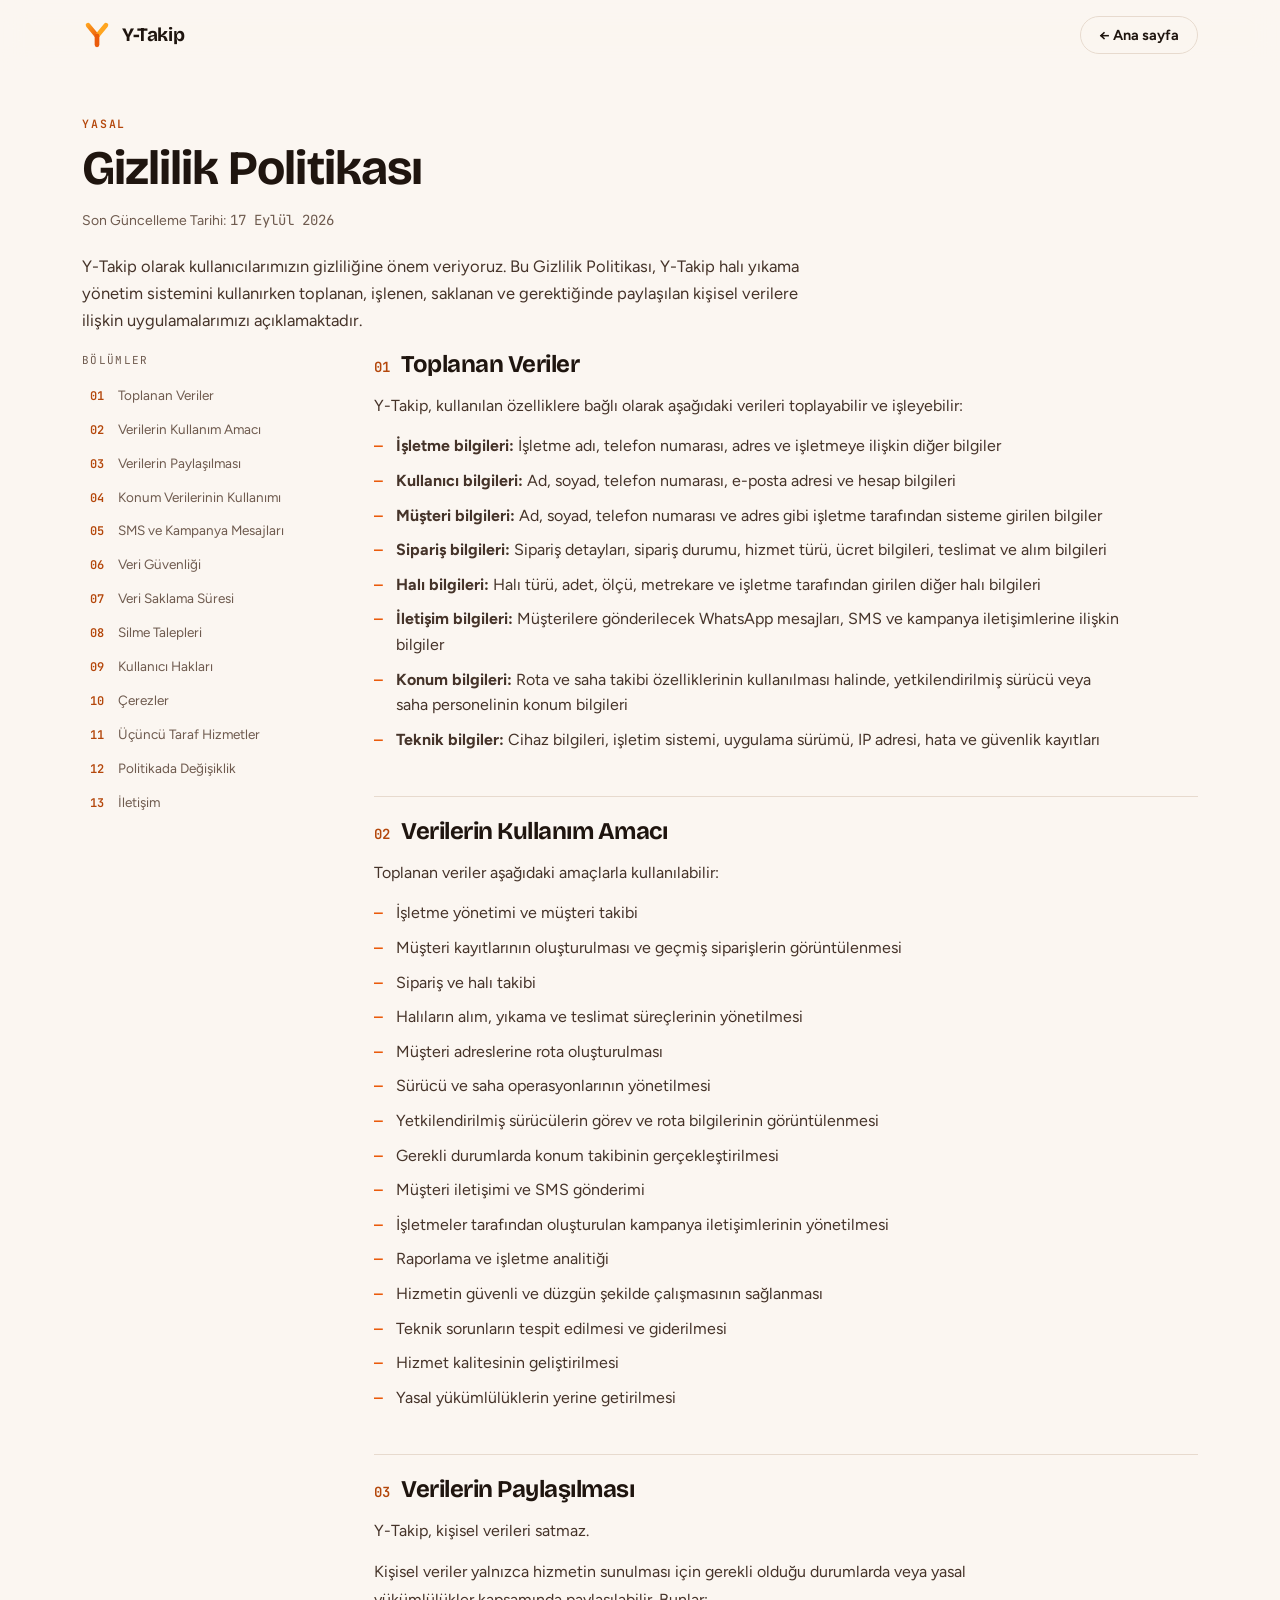
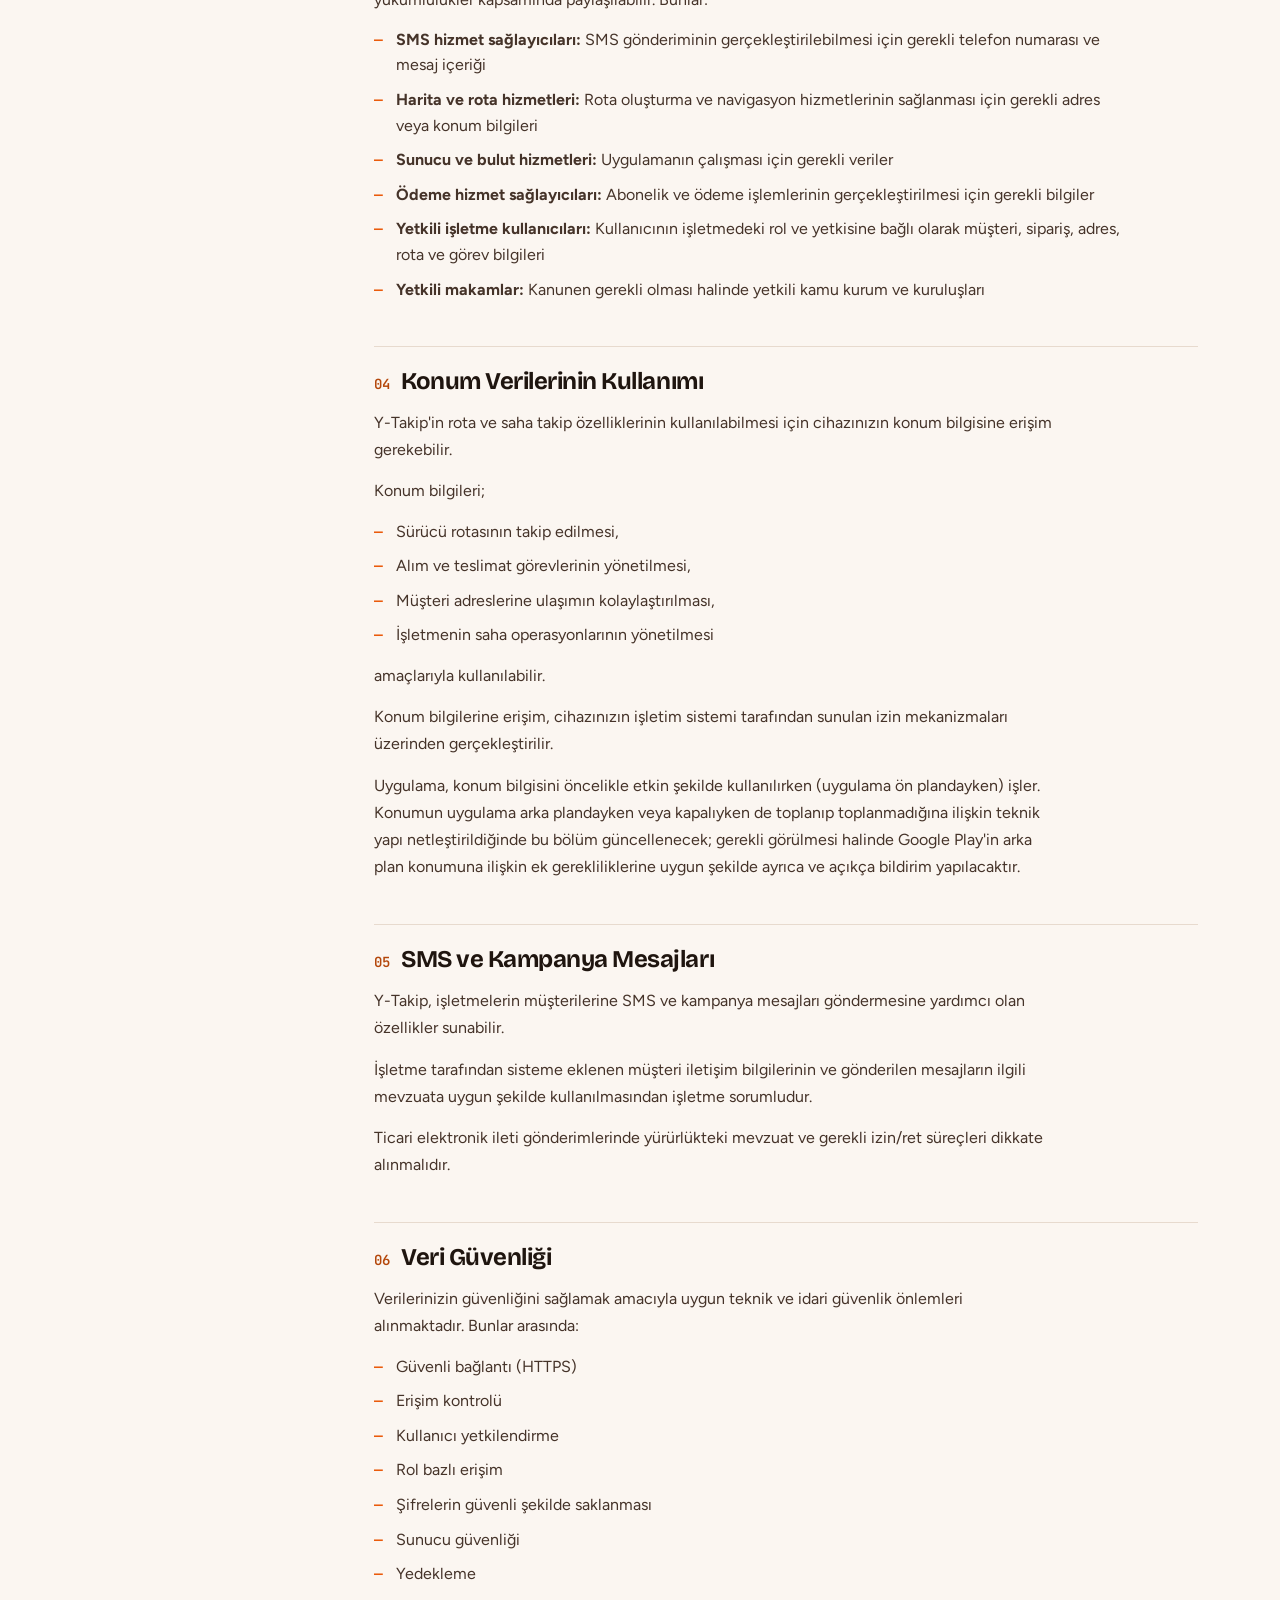
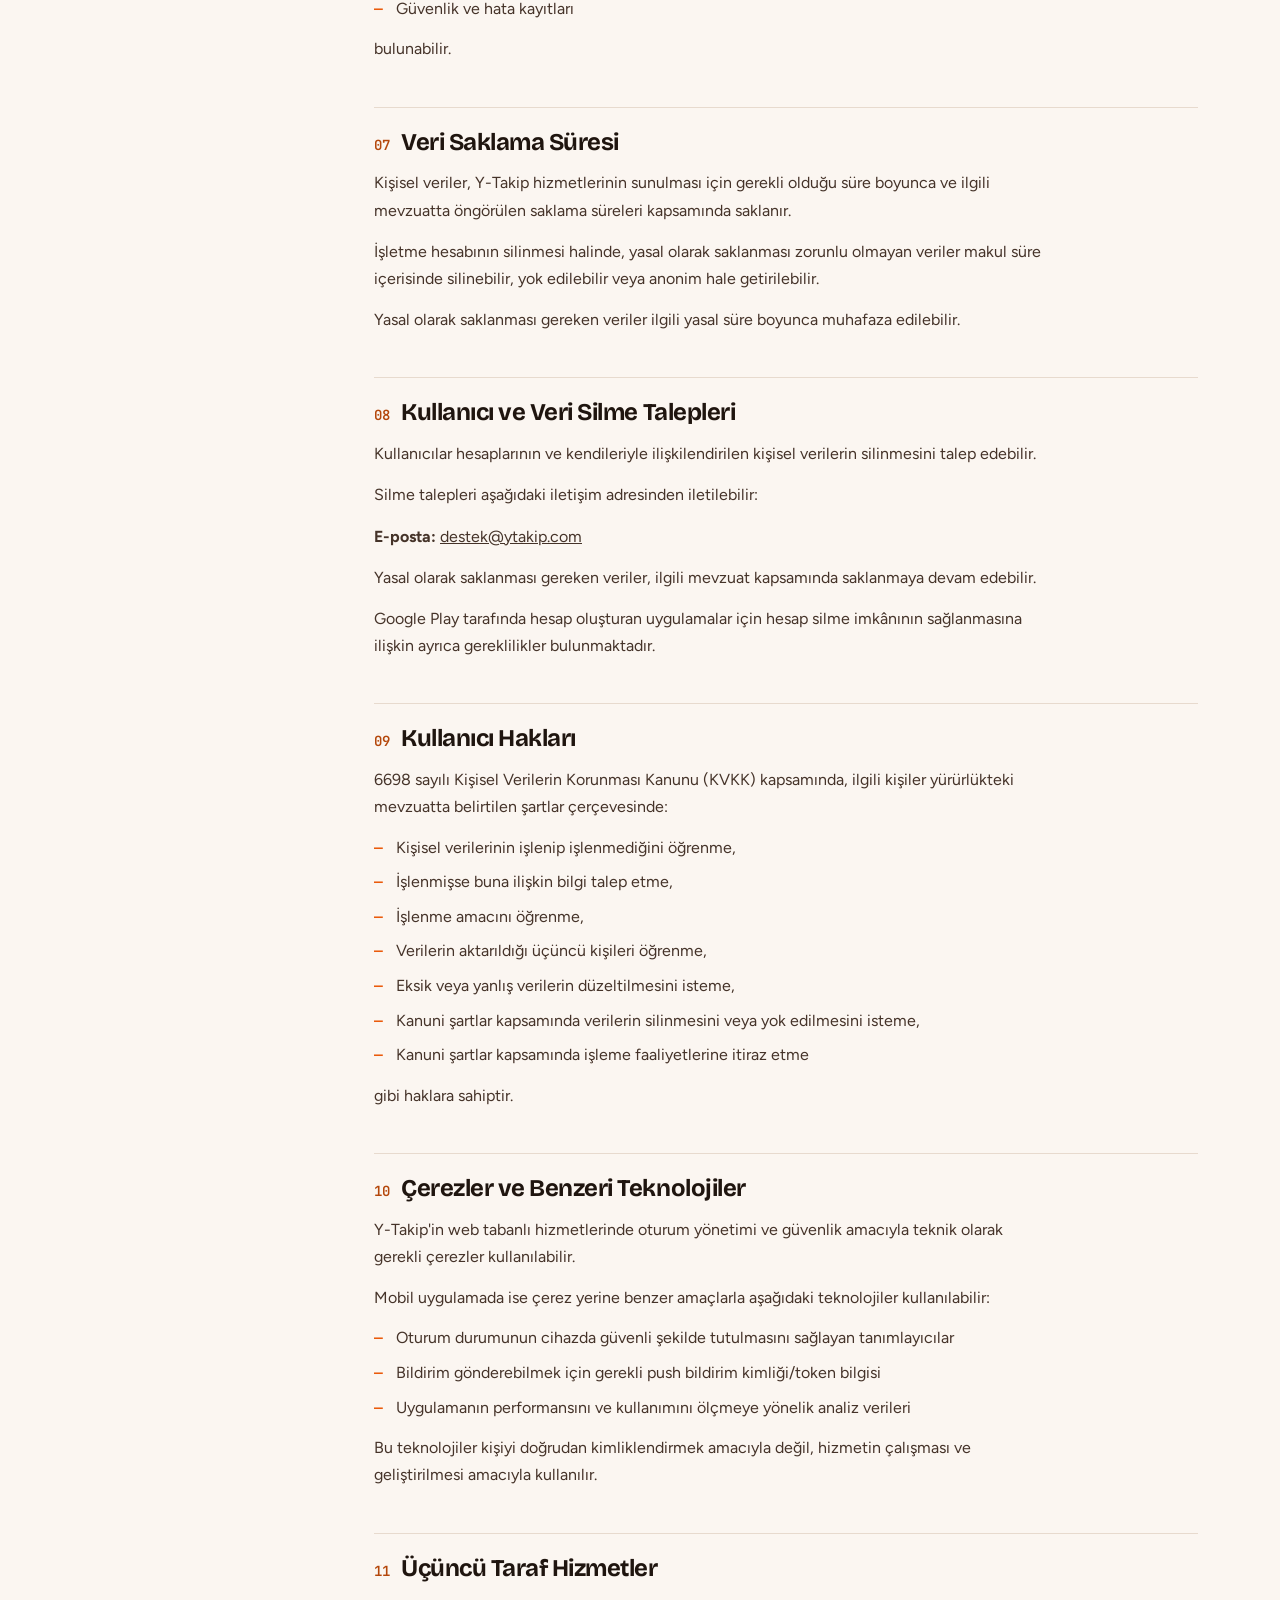
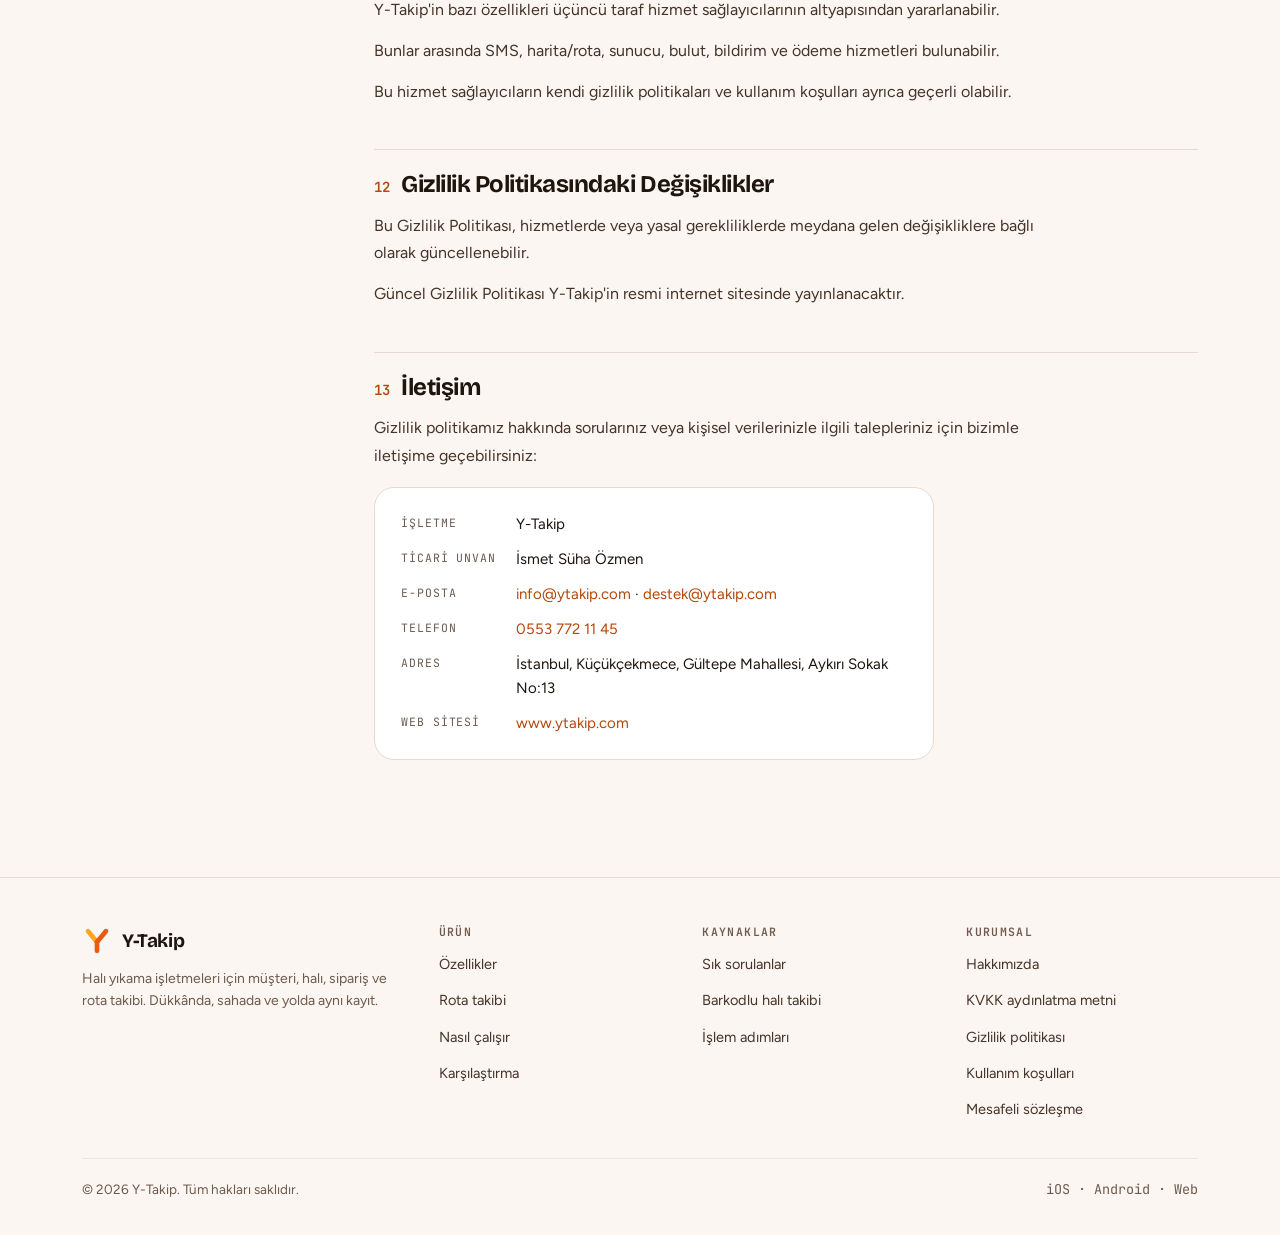
==== commit 41834a8a: "Mesafeli Sözleşme sayfası eklendi Gönderilen metin 4. bölümde (Ücretsiz Deneme Süresi) kesik olduğu " ====
--- a/gizlilik-politikasi.html
+++ b/gizlilik-politikasi.html
@@ -262,9 +262,10 @@
         <h4>Kurumsal</h4>
         <ul>
           <li><a href="#">Hakkımızda</a></li>
-          <li><a href="#">KVKK aydınlatma metni</a></li>
+          <li><a href="kvkk-aydinlatma-metni.html">KVKK aydınlatma metni</a></li>
           <li><a href="gizlilik-politikasi.html" aria-current="page">Gizlilik politikası</a></li>
           <li><a href="kullanim-kosullari.html">Kullanım koşulları</a></li>
+          <li><a href="mesafeli-sozlesme.html">Mesafeli sözleşme</a></li>
         </ul>
       </div>
     </div>
--- a/assets/style.css
+++ b/assets/style.css
@@ -914,6 +914,13 @@
   color: var(--ember-text);
   flex: none;
 }
+.legal-body h3 {
+  font-size: 14.5px;
+  font-weight: 700;
+  letter-spacing: -0.005em;
+  margin-top: 24px;
+}
+.legal-body h3 + ul { margin-top: 10px; }
 .legal-body p {
   margin-top: 14px;
   max-width: 68ch;
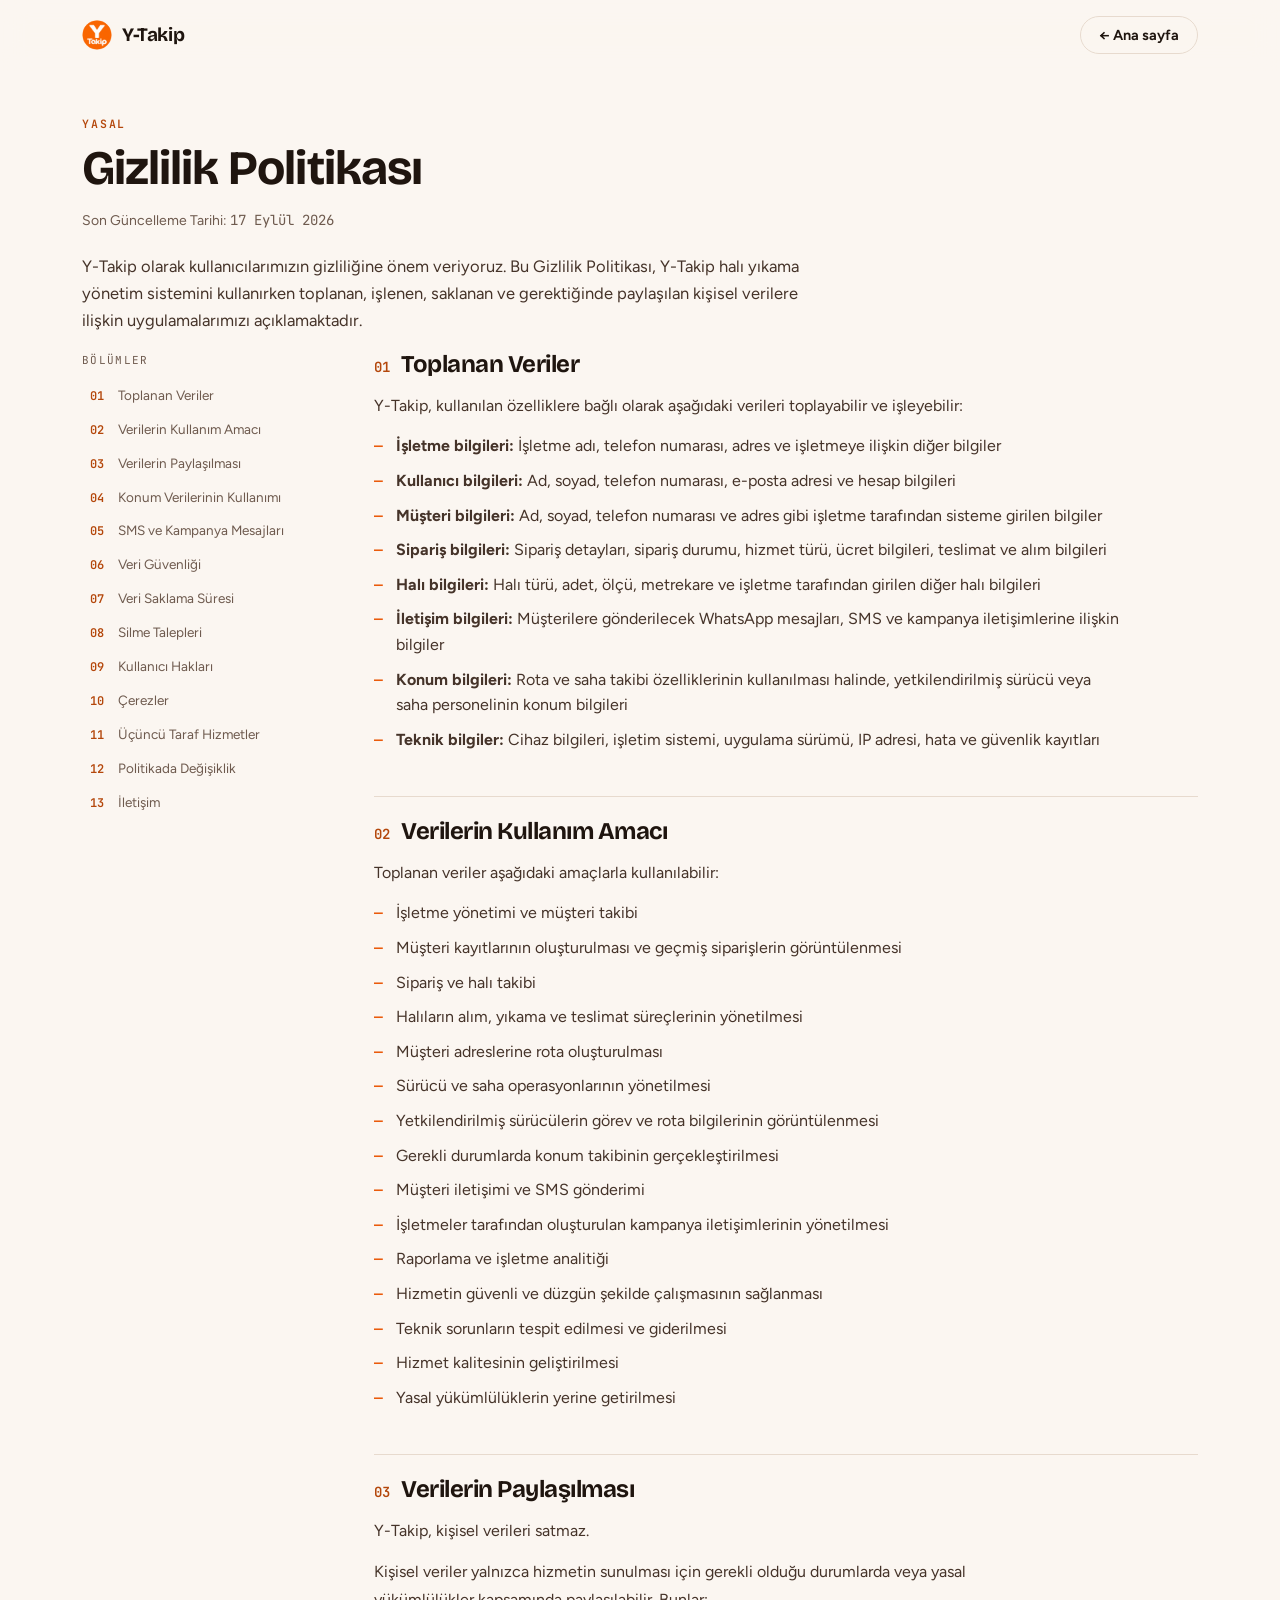
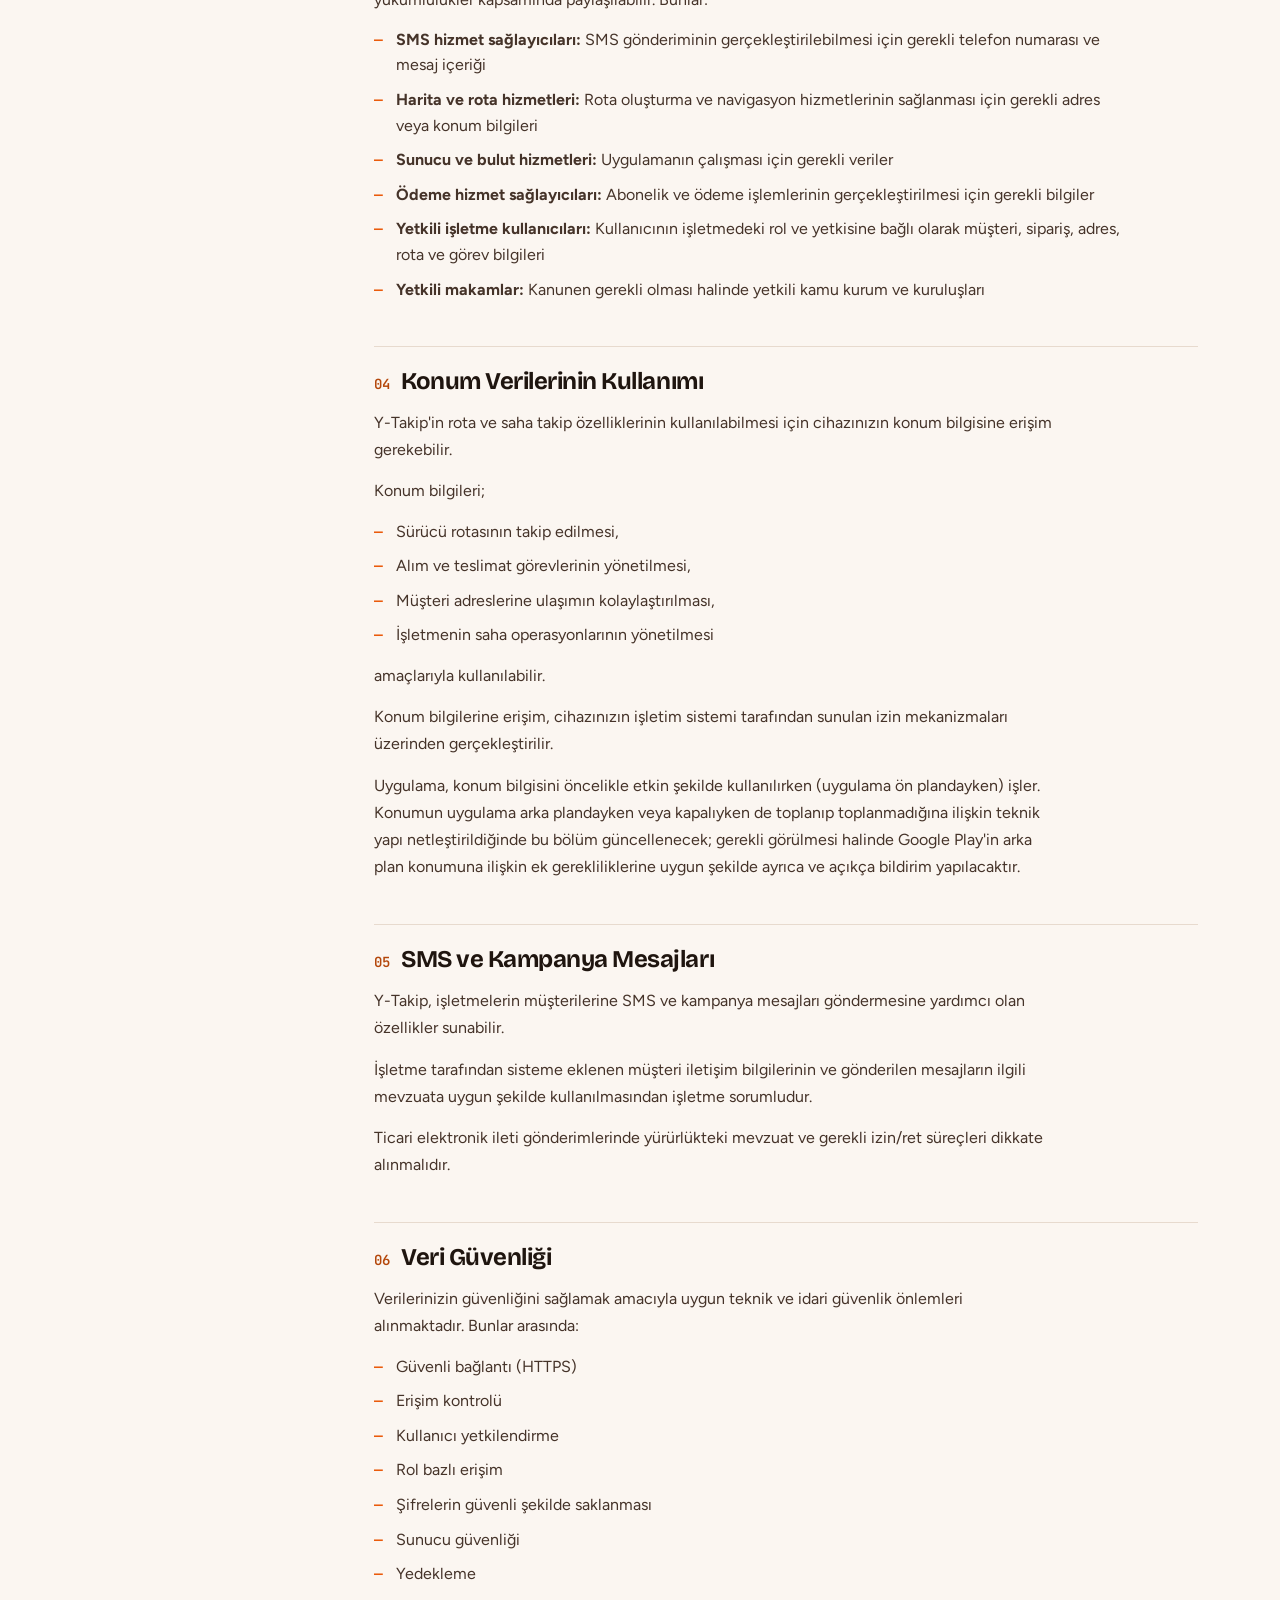
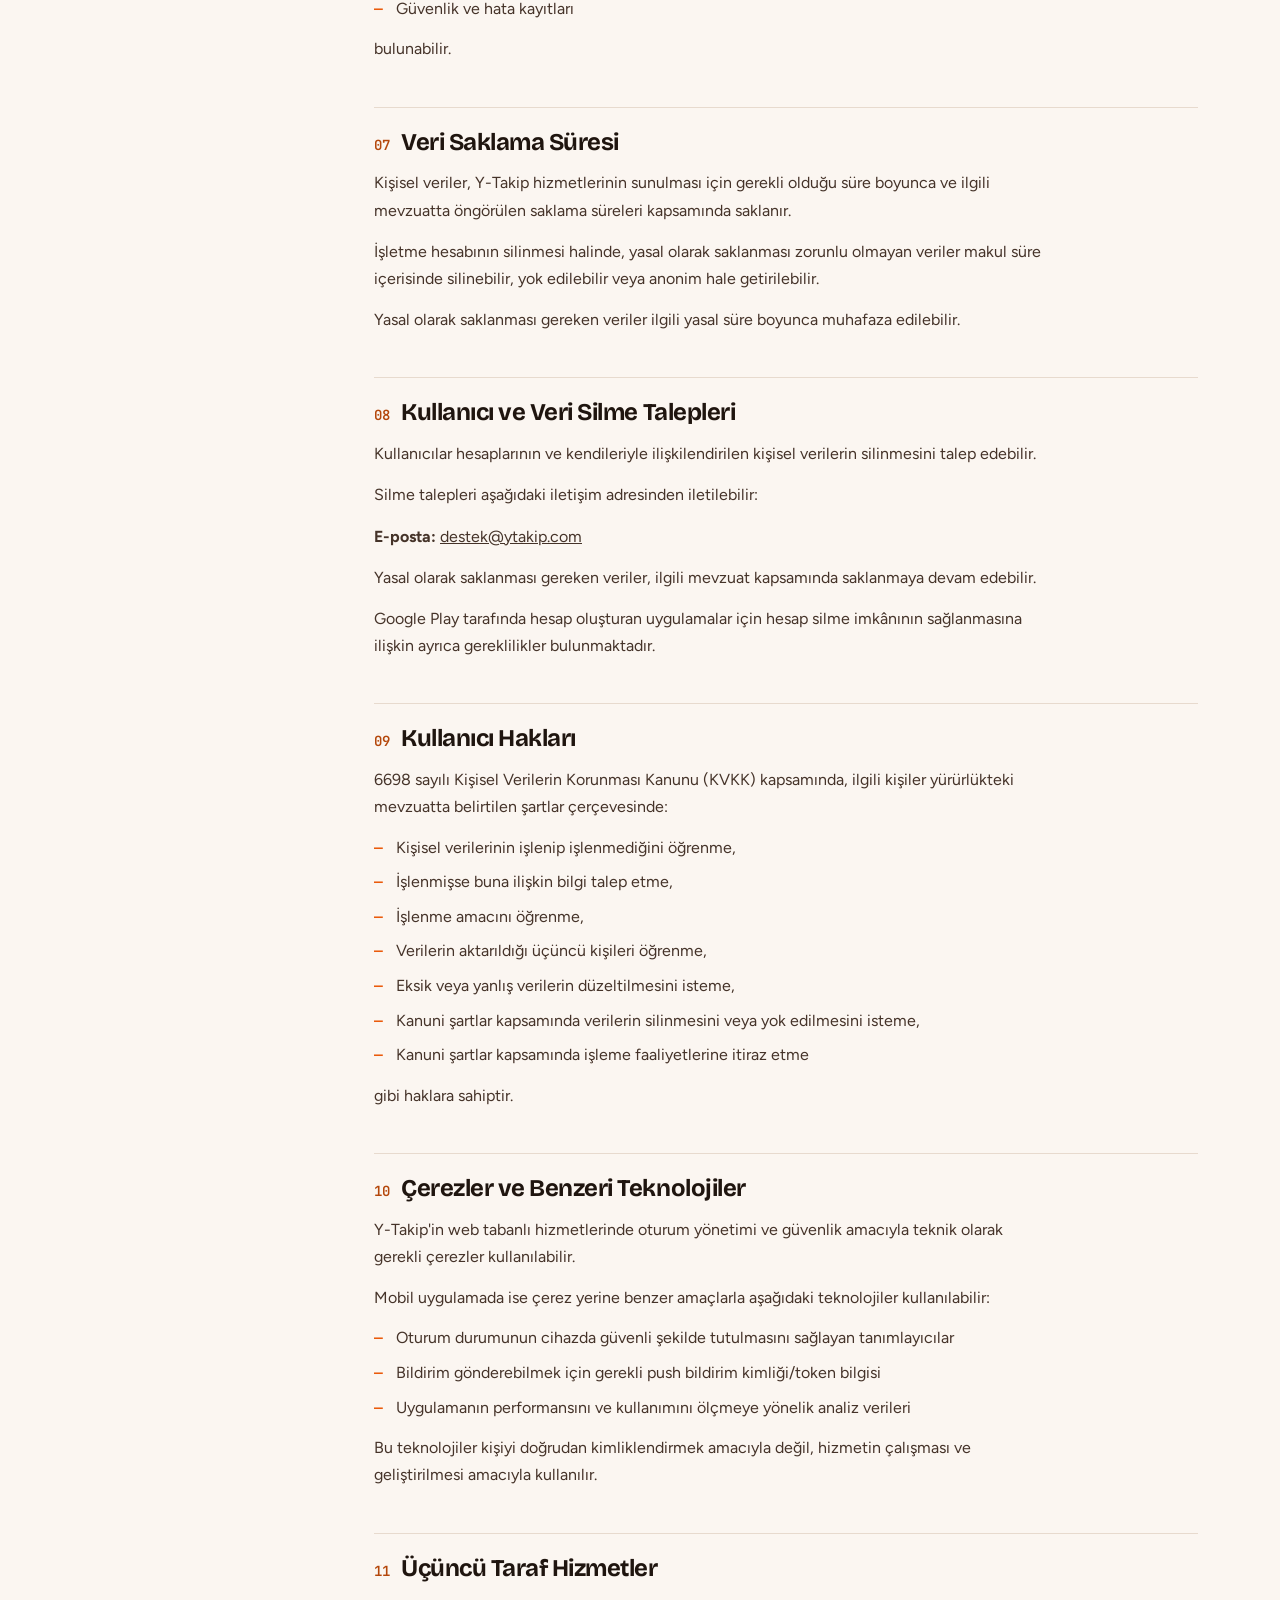
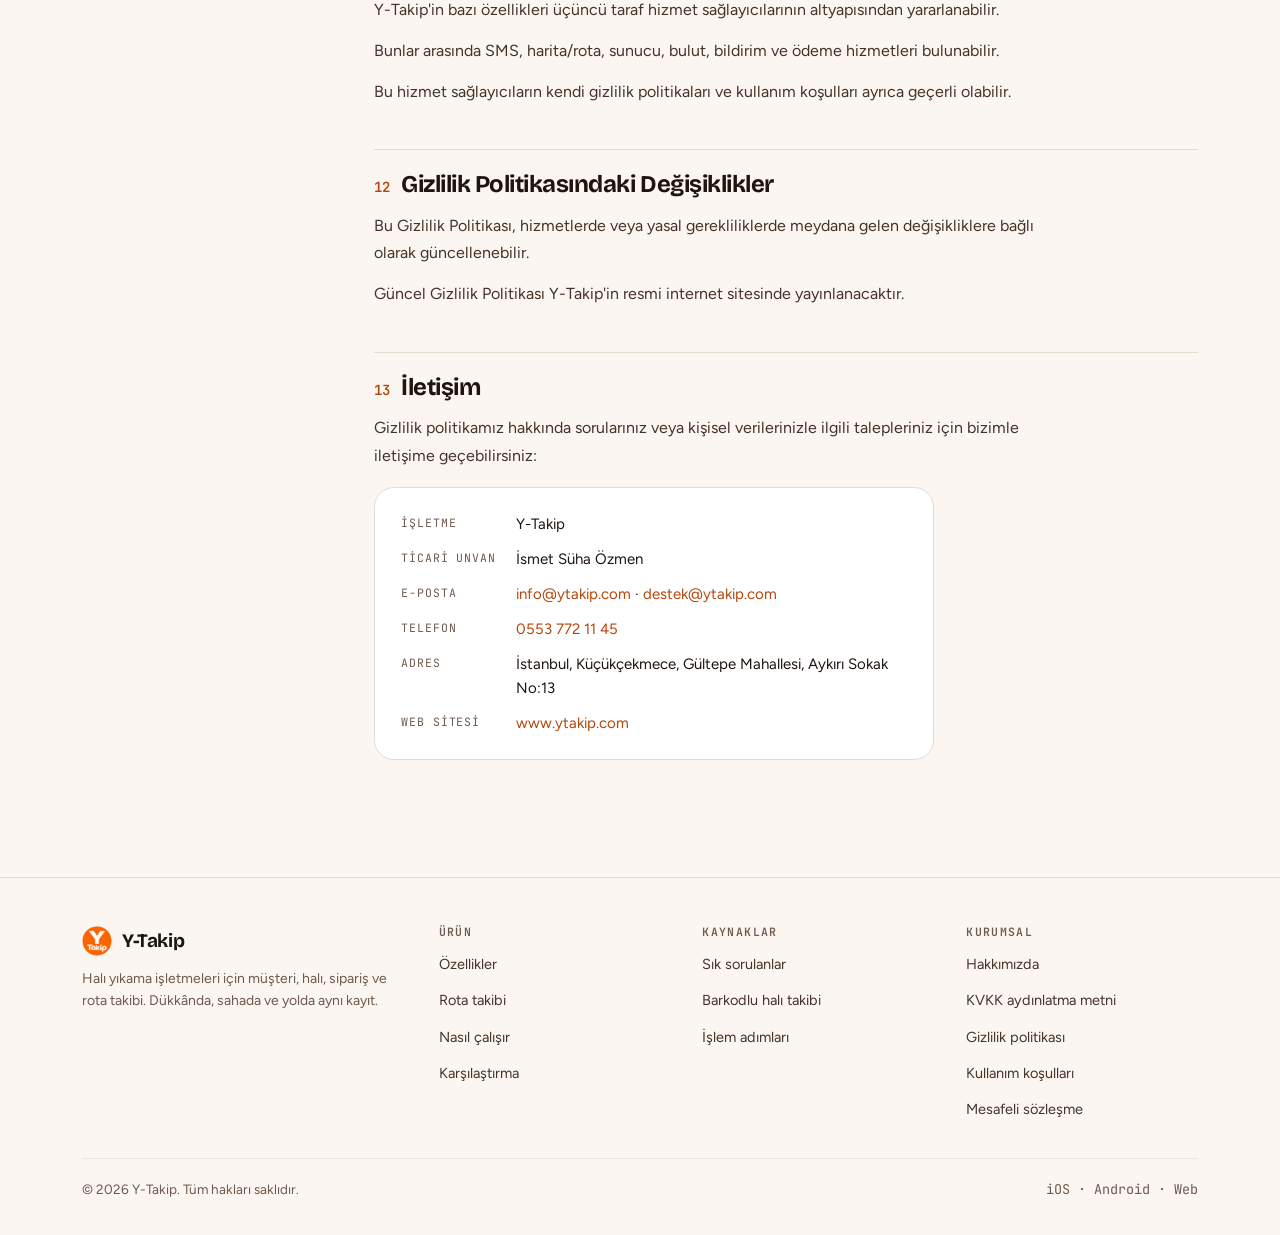
==== commit a77007c2: "Ana sayfa MaviPOS'tan esinlenerek yeniden tasarlandı, fiyatlar geri geldi - Gerçek Y-Takip logosu (t" ====
--- a/gizlilik-politikasi.html
+++ b/gizlilik-politikasi.html
@@ -6,7 +6,7 @@
 <title>Gizlilik Politikası — Y-Takip</title>
 <meta name="description" content="Y-Takip'in kişisel verileri hangi amaçla topladığı, işlediği, sakladığı ve gerektiğinde paylaştığına ilişkin gizlilik politikası.">
 <meta name="theme-color" content="#EA5B0C">
-<link rel="icon" href="data:image/svg+xml,%3Csvg xmlns='http://www.w3.org/2000/svg' viewBox='0 0 64 64'%3E%3Crect width='64' height='64' rx='14' fill='%2317110D'/%3E%3Cg stroke-linecap='round' stroke-width='9' fill='none'%3E%3Cpath d='M15 15 L32 35' stroke='%23FFA51F'/%3E%3Cpath d='M49 15 L32 35' stroke='%23EA5B0C'/%3E%3Cpath d='M32 35 L32 51' stroke='%23EA5B0C'/%3E%3C/g%3E%3C/svg%3E">
+<link rel="icon" type="image/png" href="assets/favicon.png">
 
 <meta property="og:type" content="website">
 <meta property="og:title" content="Gizlilik Politikası — Y-Takip">
@@ -24,18 +24,7 @@
 <header class="topbar" id="topbar">
   <div class="wrap topbar-inner">
     <a class="brand" href="index.html" aria-label="Y-Takip ana sayfa">
-      <svg viewBox="0 0 64 64" aria-hidden="true">
-        <defs>
-          <linearGradient id="yg" x1="10" y1="8" x2="52" y2="58" gradientUnits="userSpaceOnUse">
-            <stop offset="0" stop-color="#FFA51F"/>
-            <stop offset="0.55" stop-color="#EA5B0C"/>
-            <stop offset="1" stop-color="#C2410C"/>
-          </linearGradient>
-        </defs>
-        <path d="M13 11 L32 34" fill="none" stroke="url(#yg)" stroke-width="10" stroke-linecap="round"/>
-        <path d="M51 11 L32 34" fill="none" stroke="#FFA51F" stroke-width="10" stroke-linecap="round"/>
-        <path d="M32 34 L32 53" fill="none" stroke="#EA5B0C" stroke-width="10" stroke-linecap="round"/>
-      </svg>
+      <img src="assets/logo.png" alt="Y-Takip" width="30" height="30">
       Y-Takip
     </a>
     <a class="btn btn-ghost btn-sm" href="index.html">← Ana sayfa</a>
@@ -229,11 +218,7 @@
     <div class="foot-grid">
       <div class="foot-brand">
         <a class="brand" href="index.html">
-          <svg viewBox="0 0 64 64" aria-hidden="true">
-            <path d="M13 11 L32 34" fill="none" stroke="#FFA51F" stroke-width="10" stroke-linecap="round"/>
-            <path d="M51 11 L32 34" fill="none" stroke="#EA5B0C" stroke-width="10" stroke-linecap="round"/>
-            <path d="M32 34 L32 53" fill="none" stroke="#EA5B0C" stroke-width="10" stroke-linecap="round"/>
-          </svg>
+          <img src="assets/logo.png" alt="Y-Takip" width="30" height="30">
           Y-Takip
         </a>
         <p>Halı yıkama işletmeleri için müşteri, halı, sipariş ve rota takibi. Dükkânda, sahada ve yolda aynı kayıt.</p>
--- a/assets/style.css
+++ b/assets/style.css
@@ -267,7 +267,7 @@
   color: var(--ink);
   margin-inline-end: auto;
 }
-.brand svg { width: 30px; height: 30px; flex: none; }
+.brand svg, .brand img { width: 30px; height: 30px; flex: none; border-radius: 50%; }
 
 .nav { display: flex; align-items: center; gap: 4px; }
 .nav a {
@@ -744,6 +744,101 @@
 .cmp td.is-us { color: var(--ink); font-weight: 600; background: var(--ember-wash); }
 .cmp tbody tr:last-child th, .cmp tbody tr:last-child td { border-bottom: 0; }
 
+/* ---------- fiyatlandirma ---------- */
+
+.plans { display: grid; grid-template-columns: repeat(3, minmax(0, 1fr)); gap: 18px; align-items: start; }
+@media (max-width: 920px) { .plans { grid-template-columns: 1fr; } }
+
+.plan {
+  background: var(--paper-2);
+  border: 1px solid var(--line);
+  border-radius: var(--r-lg);
+  padding: 26px 24px 28px;
+  display: flex;
+  flex-direction: column;
+  gap: 15px;
+}
+.plan-pop { border-color: var(--ember); box-shadow: var(--shadow-card); position: relative; }
+.plan-flag {
+  position: absolute;
+  top: -12px; inset-inline-start: 24px;
+  background: var(--ember);
+  color: var(--on-ember);
+  font-family: "JetBrains Mono", ui-monospace, monospace;
+  font-size: 10.5px;
+  font-weight: 700;
+  letter-spacing: .1em;
+  text-transform: uppercase;
+  padding: 5px 11px;
+  border-radius: 999px;
+}
+.plan-name { font-family: "Bricolage Grotesque", sans-serif; font-size: 19px; font-weight: 700; }
+.plan-for { font-size: 13.5px; color: var(--muted); margin-top: -11px; }
+.plan-price { display: flex; align-items: baseline; gap: 6px; flex-wrap: wrap; }
+.plan-amount {
+  font-family: "Bricolage Grotesque", sans-serif;
+  font-size: 38px;
+  font-weight: 700;
+  letter-spacing: -0.03em;
+  font-variant-numeric: tabular-nums;
+}
+.plan-per { font-size: 14px; color: var(--muted); }
+.plan-users {
+  font-family: "JetBrains Mono", ui-monospace, monospace;
+  font-size: 11.5px;
+  letter-spacing: .05em;
+  text-transform: uppercase;
+  color: var(--ember-text);
+  margin-top: -6px;
+}
+.plan ul { list-style: none; margin: 0; padding: 0; display: flex; flex-direction: column; gap: 10px; }
+.plan li { display: flex; gap: 10px; font-size: 14.5px; line-height: 1.45; color: var(--ink-2); }
+.plan li svg { width: 16px; height: 16px; flex: none; margin-top: 3px; color: var(--ember); }
+.plan .btn { width: 100%; margin-top: 4px; }
+
+.price-foot {
+  margin-top: 22px;
+  font-size: 14px;
+  color: var(--muted);
+  display: flex;
+  flex-wrap: wrap;
+  gap: 8px 24px;
+}
+
+.sms-pricing { margin-top: 40px; }
+.sms-pricing-head {
+  display: flex;
+  align-items: baseline;
+  gap: 10px 18px;
+  flex-wrap: wrap;
+  margin-bottom: 16px;
+}
+.sms-pricing-head h3 { font-size: 18px; }
+.sms-pricing-head p { font-size: 14px; color: var(--muted); }
+
+/* ---------- guven rozetleri ---------- */
+
+.trust-row {
+  display: flex;
+  flex-wrap: wrap;
+  gap: 10px 14px;
+  margin-top: 4px;
+}
+.trust-badge {
+  display: inline-flex;
+  align-items: center;
+  gap: 8px;
+  padding: 9px 14px;
+  border-radius: 999px;
+  border: 1px solid var(--line);
+  background: var(--paper-2);
+  font-size: 13.5px;
+  color: var(--ink-2);
+  text-decoration: none;
+}
+.trust-badge svg { width: 15px; height: 15px; flex: none; color: var(--ember); }
+.trust-badge:hover { border-color: var(--ember); color: var(--ember-text); }
+
 /* ---------- SSS ---------- */
 
 .faq { border-top: 1px solid var(--line); max-width: 820px; }
